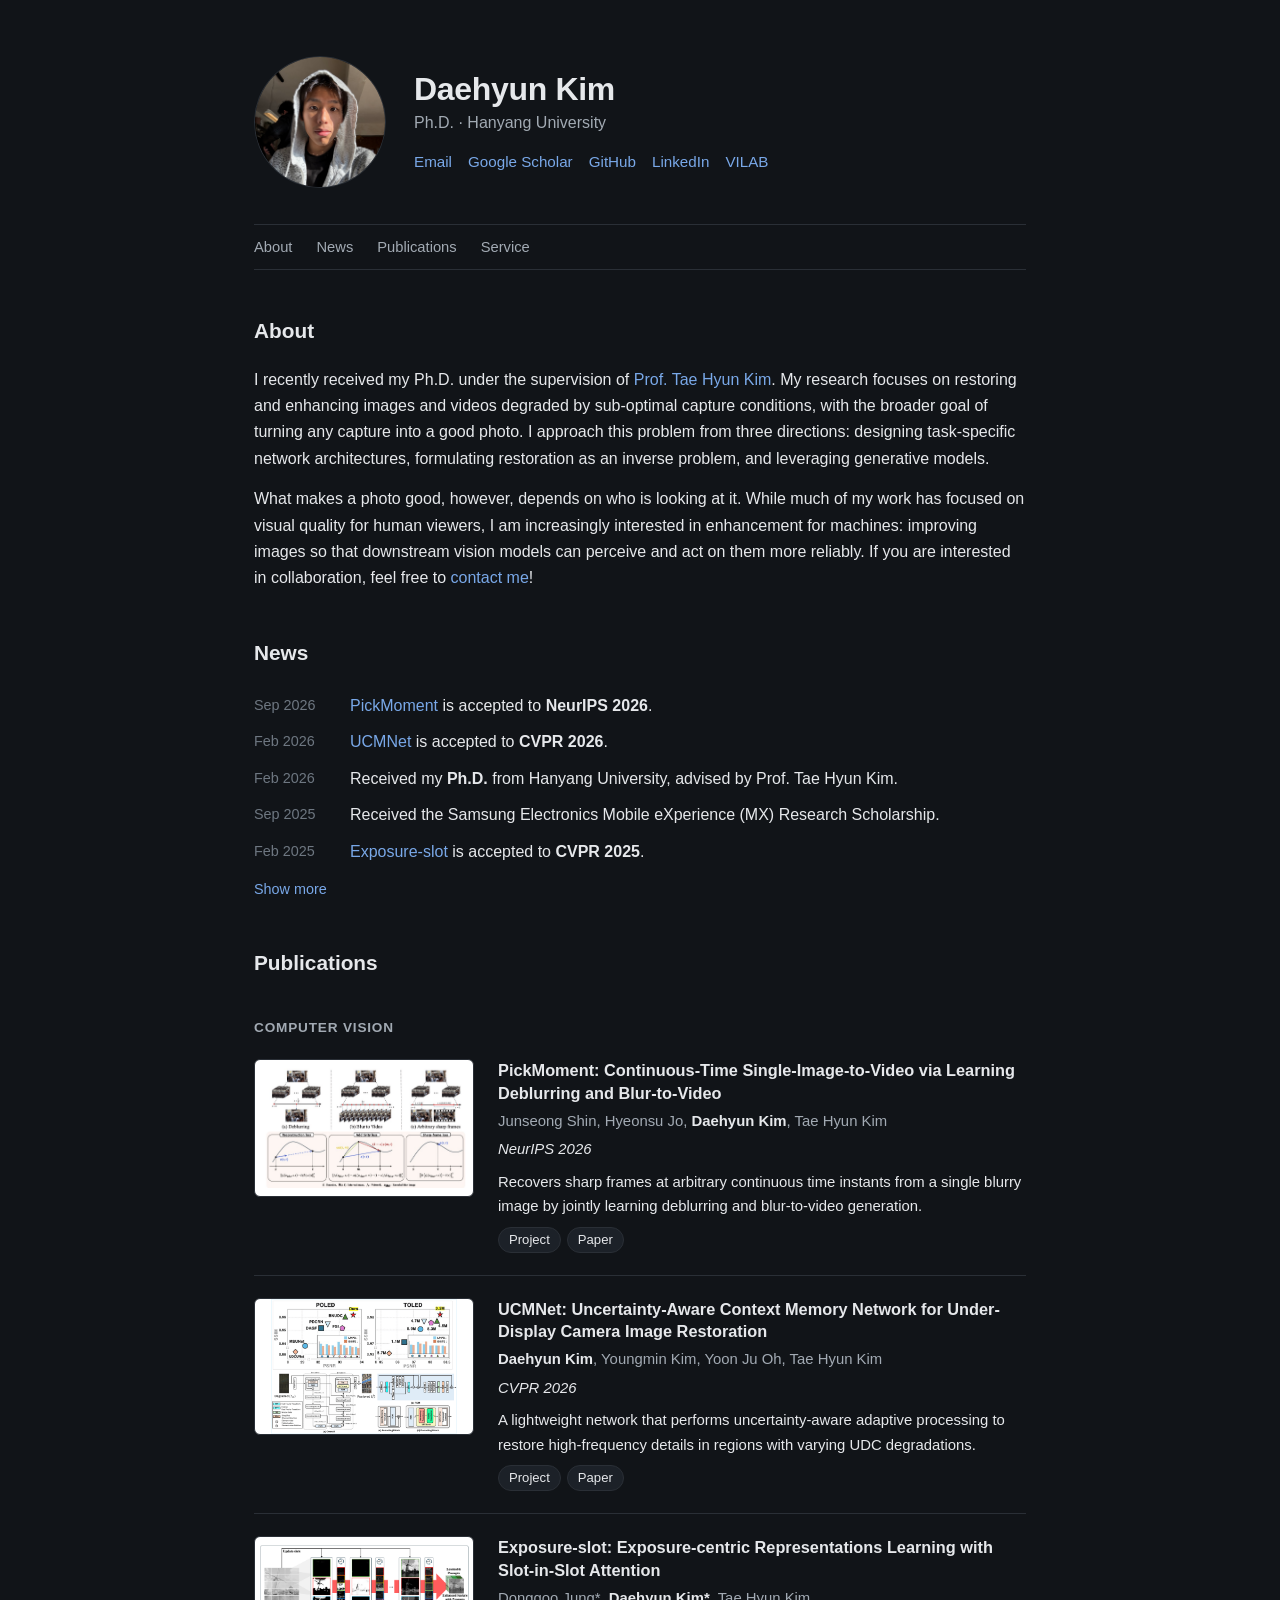
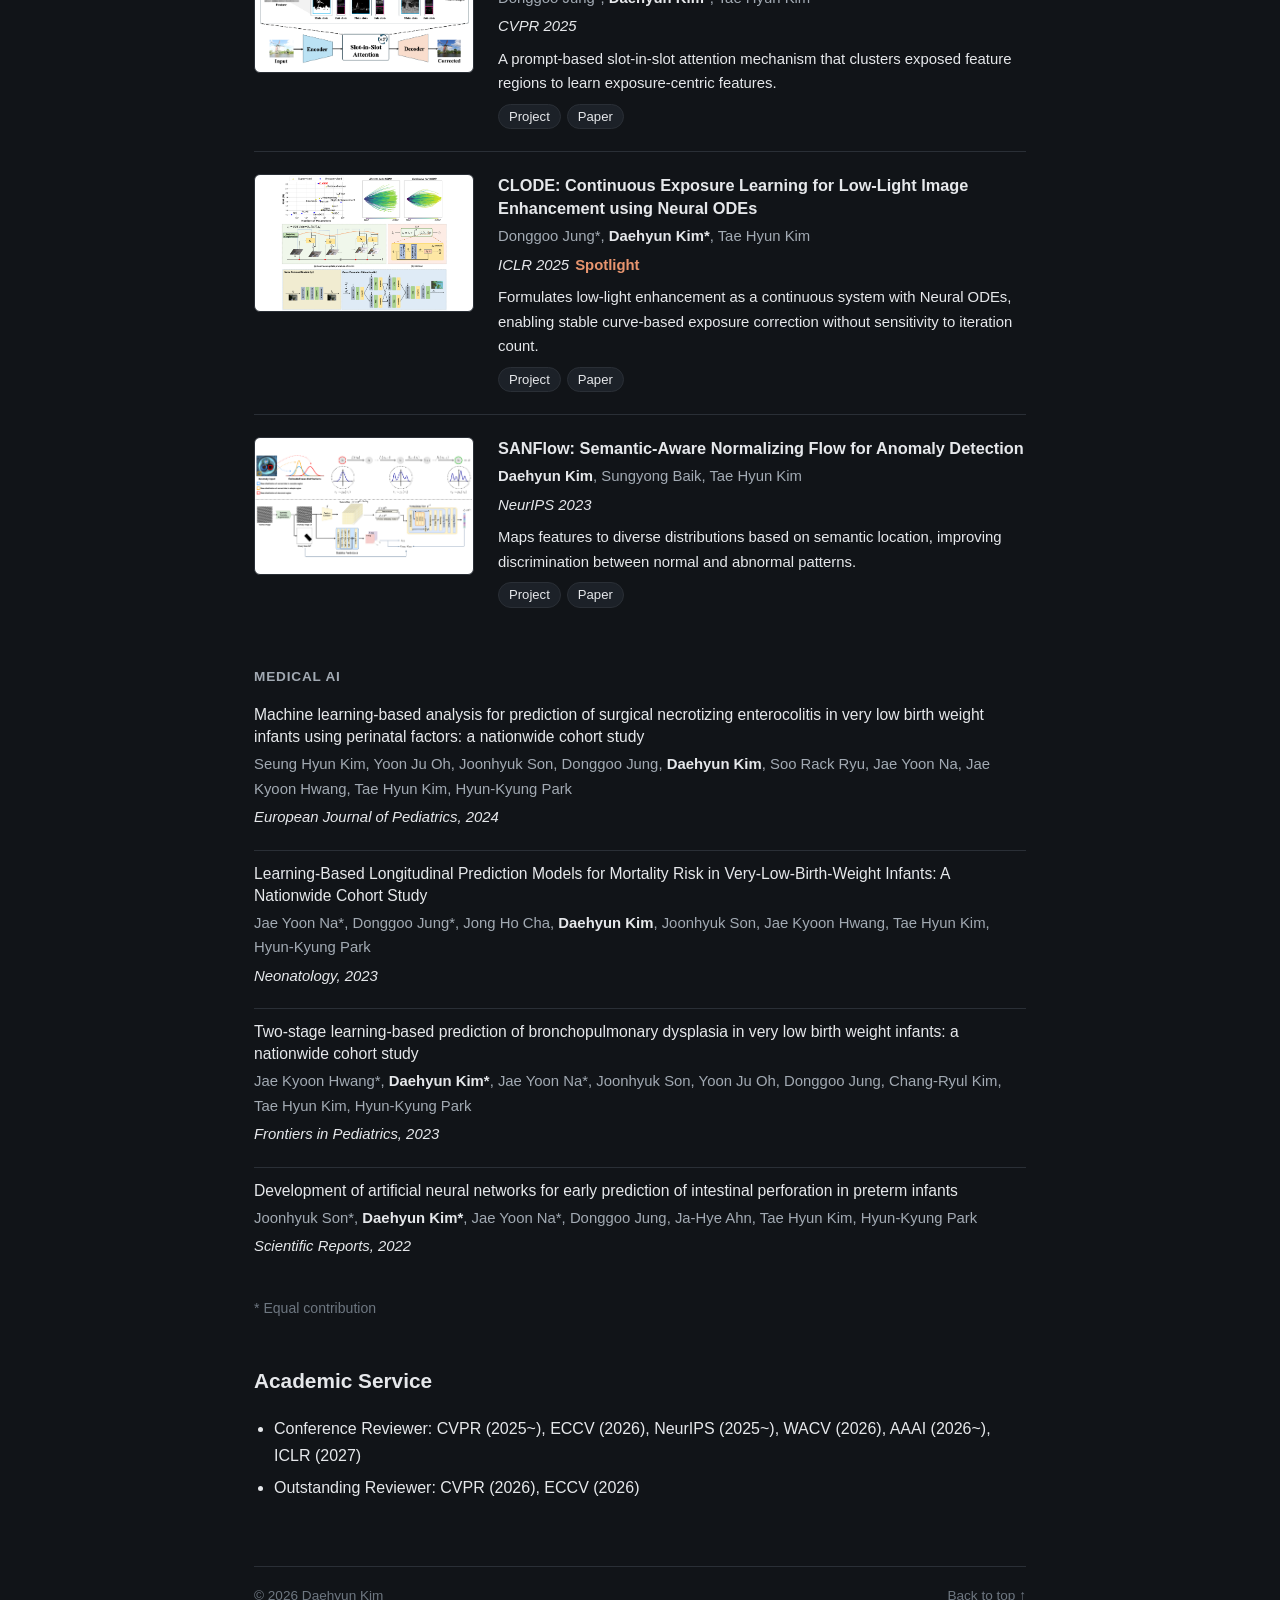
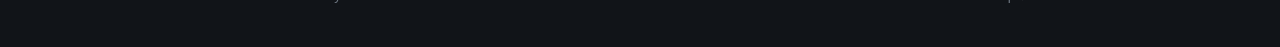
==== index.html @ b040918c "Update index.html" ====
<!DOCTYPE html>
<html lang="en">
<head>
  <meta charset="UTF-8" />
  <meta name="viewport" content="width=device-width, initial-scale=1" />
  <title>Daehyun Kim</title>
  <meta name="author" content="Daehyun Kim" />
  <meta name="description" content="Daehyun Kim — researcher in low-level computer vision: low-light enhancement, exposure correction, and under-display camera imaging." />
  <meta property="og:title" content="Daehyun Kim" />
  <meta property="og:description" content="Low-level computer vision: low-light enhancement, exposure correction, and under-display camera imaging." />
  <meta property="og:image" content="https://kdhrick2222.github.io/images/my_picture.jpeg" />
  <meta property="og:url" content="https://kdhrick2222.github.io/" />
  <meta property="og:type" content="profile" />
  <meta name="color-scheme" content="dark" />
  <meta name="theme-color" content="#111418" />
  <style>
    :root {
      --bg: #111418;
      --text: #e6e8eb;
      --muted: #a2aab3;
      --faint: #6e7781;
      --line: #2a2f36;
      --accent: #79a8e8;
      --tag-bg: #1c2128;
      --hl: #e8956f;
    }

    * { box-sizing: border-box; }
    html { scroll-behavior: smooth; }
    body {
      margin: 0;
      background: var(--bg);
      color: var(--text);
      font-family: -apple-system, BlinkMacSystemFont, "Segoe UI", "Helvetica Neue", Arial, sans-serif;
      font-size: 16px;
      line-height: 1.65;
      -webkit-font-smoothing: antialiased;
    }
    a { color: var(--accent); text-decoration: none; }
    a:hover { text-decoration: underline; text-underline-offset: 2px; }

    .wrap { max-width: 820px; margin: 0 auto; padding: 56px 24px 40px; }

    /* Header */
    header { display: flex; gap: 28px; align-items: center; }
    .avatar {
      width: 132px; height: 132px; flex-shrink: 0;
      border-radius: 50%;
      object-fit: cover; object-position: 50% 20%;
      border: 1px solid var(--line);
    }
    h1 { font-size: 2rem; font-weight: 600; letter-spacing: -0.01em; margin: 0 0 2px; line-height: 1.2; }
    .role { color: var(--muted); margin: 0 0 12px; }
    .links { display: flex; flex-wrap: wrap; gap: 4px 16px; font-size: 0.95rem; }

    nav {
      margin: 36px 0 0;
      padding: 10px 0;
      border-top: 1px solid var(--line);
      border-bottom: 1px solid var(--line);
      display: flex; gap: 24px; font-size: 0.92rem;
      position: sticky; top: 0; background: var(--bg); z-index: 5;
    }
    nav a { color: var(--muted); }
    nav a:hover { color: var(--text); text-decoration: none; }

    section { margin-top: 44px; scroll-margin-top: 56px; }
    h2 { font-size: 1.3rem; font-weight: 600; margin: 0 0 18px; }
    h3 { font-size: 0.85rem; font-weight: 600; text-transform: uppercase; letter-spacing: 0.06em; color: var(--muted); margin: 36px 0 16px; }
    p { margin: 0 0 14px; }

    /* Publications */
    .pub {
      display: grid;
      grid-template-columns: 220px 1fr;
      gap: 24px;
      padding: 22px 0;
      border-top: 1px solid var(--line);
    }
    .pub:first-of-type { border-top: none; padding-top: 4px; }
    .thumb {
      width: 100%; aspect-ratio: 16 / 10;
      object-fit: contain;
      background: #fff;
      border: 1px solid var(--line);
      border-radius: 6px;
    }
    .pub-title { font-weight: 600; font-size: 1.02rem; line-height: 1.4; color: var(--text); display: block; margin-bottom: 4px; }
    .pub-title:hover { color: var(--accent); text-decoration: none; }
    .authors { color: var(--muted); font-size: 0.93rem; margin-bottom: 4px; }
    .authors b { color: var(--text); font-weight: 600; }
    .venue { font-size: 0.93rem; margin-bottom: 8px; }
    .venue em { font-style: italic; }
    .award { color: var(--hl); font-weight: 600; margin-left: 6px; }
    .desc { font-size: 0.93rem; margin: 0 0 8px; }
    .tags { display: flex; flex-wrap: wrap; gap: 6px; }
    .tags a {
      font-size: 0.82rem; padding: 1px 10px;
      border: 1px solid var(--line); border-radius: 999px;
      background: var(--tag-bg); color: var(--text);
    }
    .tags a:hover { border-color: var(--accent); color: var(--accent); text-decoration: none; }

    .compact { list-style: none; padding: 0; margin: 0; }
    .compact li { padding: 12px 0; border-top: 1px solid var(--line); }
    .compact li:first-child { border-top: none; padding-top: 0; }
    .compact .pub-title { font-size: 0.98rem; font-weight: 500; }

    .note { color: var(--faint); font-size: 0.88rem; margin-top: 18px; }

    /* News */
    .news { list-style: none; padding: 0; margin: 0; }
    .news li { display: grid; grid-template-columns: 84px 1fr; gap: 12px; padding: 5px 0; }
    .news time { color: var(--faint); font-size: 0.9rem; font-variant-numeric: tabular-nums; padding-top: 1px; }
    .news li.hidden { display: none; }
    .news.expanded li.hidden { display: grid; }
    .more { margin-top: 8px; background: none; border: none; padding: 0; color: var(--accent); font: inherit; font-size: 0.9rem; cursor: pointer; }
    .more:hover { text-decoration: underline; text-underline-offset: 2px; }

    ul.plain { padding-left: 20px; margin: 0; }
    ul.plain li { margin-bottom: 6px; }

    footer { margin-top: 64px; padding-top: 18px; border-top: 1px solid var(--line); color: var(--faint); font-size: 0.85rem; display: flex; justify-content: space-between; }
    footer a { color: var(--faint); }

    @media (max-width: 640px) {
      .wrap { padding: 36px 16px 32px; }
      header { flex-direction: column; text-align: center; gap: 16px; }
      .links { justify-content: center; }
      nav { justify-content: center; gap: 18px; }
      .pub { grid-template-columns: 1fr; gap: 12px; }
      .thumb { max-width: 420px; }
    }
  </style>
</head>
<body id="top">
  <div class="wrap">
    <header>
      <img class="avatar" src="images/my_picture.jpeg" alt="Daehyun Kim" />
      <div>
        <h1>Daehyun Kim</h1>
        <p class="role">Ph.D. · Hanyang University</p>
        <div class="links">
          <a href="mailto:daehyun@hanyang.ac.kr">Email</a>
          <a href="https://scholar.google.com/citations?user=gctcrlcAAAAJ&hl=ko">Google Scholar</a>
          <a href="https://github.com/kdhRick2222">GitHub</a>
          <a href="https://www.linkedin.com/in/daehyun-kim-3a9383206/">LinkedIn</a>
          <a href="https://sites.google.com/view/lliger9/home?authuser=0">VILAB</a>
        </div>
      </div>
    </header>

    <nav>
      <a href="#about">About</a>
      <a href="#news">News</a>
      <a href="#publications">Publications</a>
      <a href="#service">Service</a>
    </nav>

    <section id="about">
      <h2>About</h2>
      <p>I recently received my Ph.D. under the supervision of <a href="https://sites.google.com/view/lliger9/home?authuser=0">Prof. Tae Hyun Kim</a>. My research focuses on restoring and enhancing images and videos degraded by sub-optimal capture conditions, with the broader goal of turning any capture into a good photo. I approach this problem from three directions: designing task-specific network architectures, formulating restoration as an inverse problem, and leveraging generative models.</p> 
      <p>What makes a photo good, however, depends on who is looking at it. While much of my work has focused on visual quality for human viewers, I am increasingly interested in enhancement for machines: improving images so that downstream vision models can perceive and act on them more reliably. If you are interested in collaboration, feel free to <a href="mailto:daehyun@hanyang.ac.kr">contact me</a>!</p>
    </section>

    <section id="news">
      <h2>News</h2>
      <!-- To add news: copy one <li> to the top. Items after the 5th are hidden behind "Show more" automatically. -->
      <ul class="news" id="news-list">
        <li><time>Sep 2026</time><span><a href="https://junsung6140.github.io/pickmoment_project_page/">PickMoment</a> is accepted to <b>NeurIPS 2026</b>.</span></li>
        <li><time>Feb 2026</time><span><a href="https://github.com/kdhRick2222/UCMNet">UCMNet</a> is accepted to <b>CVPR 2026</b>.</span></li>
        <li><time>Feb 2026</time><span>Received my <b>Ph.D.</b> from Hanyang University, advised by Prof. Tae Hyun Kim.</span></li>
        <li><time>Sep 2025</time><span>Received the Samsung Electronics Mobile eXperience (MX) Research Scholarship.</span></li>
        <li><time>Feb 2025</time><span><a href="https://github.com/kdhRick2222/Exposure-slot">Exposure-slot</a> is accepted to <b>CVPR 2025</b>.</span></li>
        <li><time>Jan 2025</time><span><a href="https://github.com/dgjung0220/CLODE">CLODE</a> is accepted to <b>ICLR 2025</b> as a <b>Spotlight</b>.</span></li>
        <li><time>Sep 2023</time><span><a href="https://github.com/kdhRick2222/SANFlow">SANFlow</a> is accepted to <b>NeurIPS 2023</b>.</span></li>
      </ul>
      <button class="more" id="news-more" type="button" hidden>Show more</button>
    </section>

    <section id="publications">
      <h2>Publications</h2>

      <h3>Computer Vision</h3>

      <div class="pub">
        <a href="https://junsung6140.github.io/pickmoment_project_page/"><img class="thumb" src="images/pickmoment.png" alt="PickMoment" loading="lazy" /></a>
        <div>
          <a class="pub-title" href="https://junsung6140.github.io/pickmoment_project_page/">PickMoment: Continuous-Time Single-Image-to-Video via Learning Deblurring and Blur-to-Video</a>
          <div class="authors">Junseong Shin, Hyeonsu Jo, <b>Daehyun Kim</b>, Tae Hyun Kim</div>
          <div class="venue"><em>NeurIPS 2026</em></div>
          <p class="desc">Recovers sharp frames at arbitrary continuous time instants from a single blurry image by jointly learning deblurring and blur-to-video generation.</p>
          <div class="tags">
            <a href="https://junsung6140.github.io/pickmoment_project_page/">Project</a>
            <a href="https://arxiv.org/abs/2610.01279">Paper</a>
          </div>
        </div>
      </div>

      <div class="pub">
        <a href="https://github.com/kdhRick2222/UCMNet"><img class="thumb" src="images/UDC.png" alt="UCMNet" loading="lazy" /></a>
        <div>
          <a class="pub-title" href="https://github.com/kdhRick2222/UCMNet">UCMNet: Uncertainty-Aware Context Memory Network for Under-Display Camera Image Restoration</a>
          <div class="authors"><b>Daehyun Kim</b>, Youngmin Kim, Yoon Ju Oh, Tae Hyun Kim</div>
          <div class="venue"><em>CVPR 2026</em></div>
          <p class="desc">A lightweight network that performs uncertainty-aware adaptive processing to restore high-frequency details in regions with varying UDC degradations.</p>
          <div class="tags">
            <a href="projects/UCMNet/">Project</a>
            <a href="https://arxiv.org/abs/2604.00381">Paper</a>
          </div>
        </div>
      </div>

      <div class="pub">
        <a href="https://openreview.net/forum?id=aqupbYLxad"><img class="thumb" src="images/exposure_slot.png" alt="Exposure-slot" loading="lazy" /></a>
        <div>
          <a class="pub-title" href="https://openreview.net/forum?id=aqupbYLxad">Exposure-slot: Exposure-centric Representations Learning with Slot-in-Slot Attention</a>
          <div class="authors">Donggoo Jung*, <b>Daehyun Kim*</b>, Tae Hyun Kim</div>
          <div class="venue"><em>CVPR 2025</em></div>
          <p class="desc">A prompt-based slot-in-slot attention mechanism that clusters exposed feature regions to learn exposure-centric features.</p>
          <div class="tags">
            <a href="https://github.com/kdhRick2222/Exposure-slot">Project</a>
            <a href="https://openreview.net/forum?id=aqupbYLxad">Paper</a>
          </div>
        </div>
      </div>

      <div class="pub">
        <a href="https://openreview.net/pdf?id=5p57uCUH8k"><img class="thumb" src="images/clode_2025_.png" alt="CLODE" loading="lazy" /></a>
        <div>
          <a class="pub-title" href="https://openreview.net/pdf?id=5p57uCUH8k">CLODE: Continuous Exposure Learning for Low-Light Image Enhancement using Neural ODEs</a>
          <div class="authors">Donggoo Jung*, <b>Daehyun Kim*</b>, Tae Hyun Kim</div>
          <div class="venue"><em>ICLR 2025</em><span class="award">Spotlight</span></div>
          <p class="desc">Formulates low-light enhancement as a continuous system with Neural ODEs, enabling stable curve-based exposure correction without sensitivity to iteration count.</p>
          <div class="tags">
            <a href="https://github.com/dgjung0220/CLODE">Project</a>
            <a href="https://openreview.net/pdf?id=5p57uCUH8k">Paper</a>
          </div>
        </div>
      </div>

      <div class="pub">
        <a href="https://proceedings.neurips.cc/paper_files/paper/2023/hash/ee74a6ade401e200985e2421b20bbae4-Abstract-Conference.html"><img class="thumb" src="images/sanflow_2023.png" alt="SANFlow" loading="lazy" /></a>
        <div>
          <a class="pub-title" href="https://proceedings.neurips.cc/paper_files/paper/2023/hash/ee74a6ade401e200985e2421b20bbae4-Abstract-Conference.html">SANFlow: Semantic-Aware Normalizing Flow for Anomaly Detection</a>
          <div class="authors"><b>Daehyun Kim</b>, Sungyong Baik, Tae Hyun Kim</div>
          <div class="venue"><em>NeurIPS 2023</em></div>
          <p class="desc">Maps features to diverse distributions based on semantic location, improving discrimination between normal and abnormal patterns.</p>
          <div class="tags">
            <a href="https://github.com/kdhRick2222/SANFlow">Project</a>
            <a href="https://proceedings.neurips.cc/paper_files/paper/2023/hash/ee74a6ade401e200985e2421b20bbae4-Abstract-Conference.html">Paper</a>
          </div>
        </div>
      </div>

      <h3>Medical AI</h3>
      <ul class="compact">
        <li>
          <a class="pub-title" href="https://link.springer.com/article/10.1007/s00431-024-05505-7">Machine learning-based analysis for prediction of surgical necrotizing enterocolitis in very low birth weight infants using perinatal factors: a nationwide cohort study</a>
          <div class="authors">Seung Hyun Kim, Yoon Ju Oh, Joonhyuk Son, Donggoo Jung, <b>Daehyun Kim</b>, Soo Rack Ryu, Jae Yoon Na, Jae Kyoon Hwang, Tae Hyun Kim, Hyun-Kyung Park</div>
          <div class="venue"><em>European Journal of Pediatrics, 2024</em></div>
        </li>
        <li>
          <a class="pub-title" href="https://karger.com/neo/article/120/5/652/854411">Learning-Based Longitudinal Prediction Models for Mortality Risk in Very-Low-Birth-Weight Infants: A Nationwide Cohort Study</a>
          <div class="authors">Jae Yoon Na*, Donggoo Jung*, Jong Ho Cha, <b>Daehyun Kim</b>, Joonhyuk Son, Jae Kyoon Hwang, Tae Hyun Kim, Hyun-Kyung Park</div>
          <div class="venue"><em>Neonatology, 2023</em></div>
        </li>
        <li>
          <a class="pub-title" href="https://www.frontiersin.org/articles/10.3389/fped.2023.1155921/full">Two-stage learning-based prediction of bronchopulmonary dysplasia in very low birth weight infants: a nationwide cohort study</a>
          <div class="authors">Jae Kyoon Hwang*, <b>Daehyun Kim*</b>, Jae Yoon Na*, Joonhyuk Son, Yoon Ju Oh, Donggoo Jung, Chang-Ryul Kim, Tae Hyun Kim, Hyun-Kyung Park</div>
          <div class="venue"><em>Frontiers in Pediatrics, 2023</em></div>
        </li>
        <li>
          <a class="pub-title" href="https://www.nature.com/articles/s41598-022-16273-5">Development of artificial neural networks for early prediction of intestinal perforation in preterm infants</a>
          <div class="authors">Joonhyuk Son*, <b>Daehyun Kim*</b>, Jae Yoon Na*, Donggoo Jung, Ja-Hye Ahn, Tae Hyun Kim, Hyun-Kyung Park</div>
          <div class="venue"><em>Scientific Reports, 2022</em></div>
        </li>
      </ul>

      <p class="note">* Equal contribution</p>
    </section>

    <section id="service">
      <h2>Academic Service</h2>
      <ul class="plain">
        <li>Conference Reviewer: CVPR (2025~), ECCV (2026), NeurIPS (2025~), WACV (2026), AAAI (2026~), ICLR (2027)</li>
        <li>Outstanding Reviewer: CVPR (2026), ECCV (2026)</li>
      </ul>
    </section>

    <footer>
      <span>© 2026 Daehyun Kim</span>
      <a href="#top">Back to top ↑</a>
    </footer>
  </div>
  <script>
    (function () {
      var list = document.getElementById('news-list');
      var btn = document.getElementById('news-more');
      var items = list.querySelectorAll('li');
      var SHOW = 5;
      if (items.length <= SHOW) return;
      for (var i = SHOW; i < items.length; i++) items[i].classList.add('hidden');
      btn.hidden = false;
      btn.addEventListener('click', function () {
        var open = list.classList.toggle('expanded');
        btn.textContent = open ? 'Show less' : 'Show more';
      });
    })();
  </script>
</body>
</html>
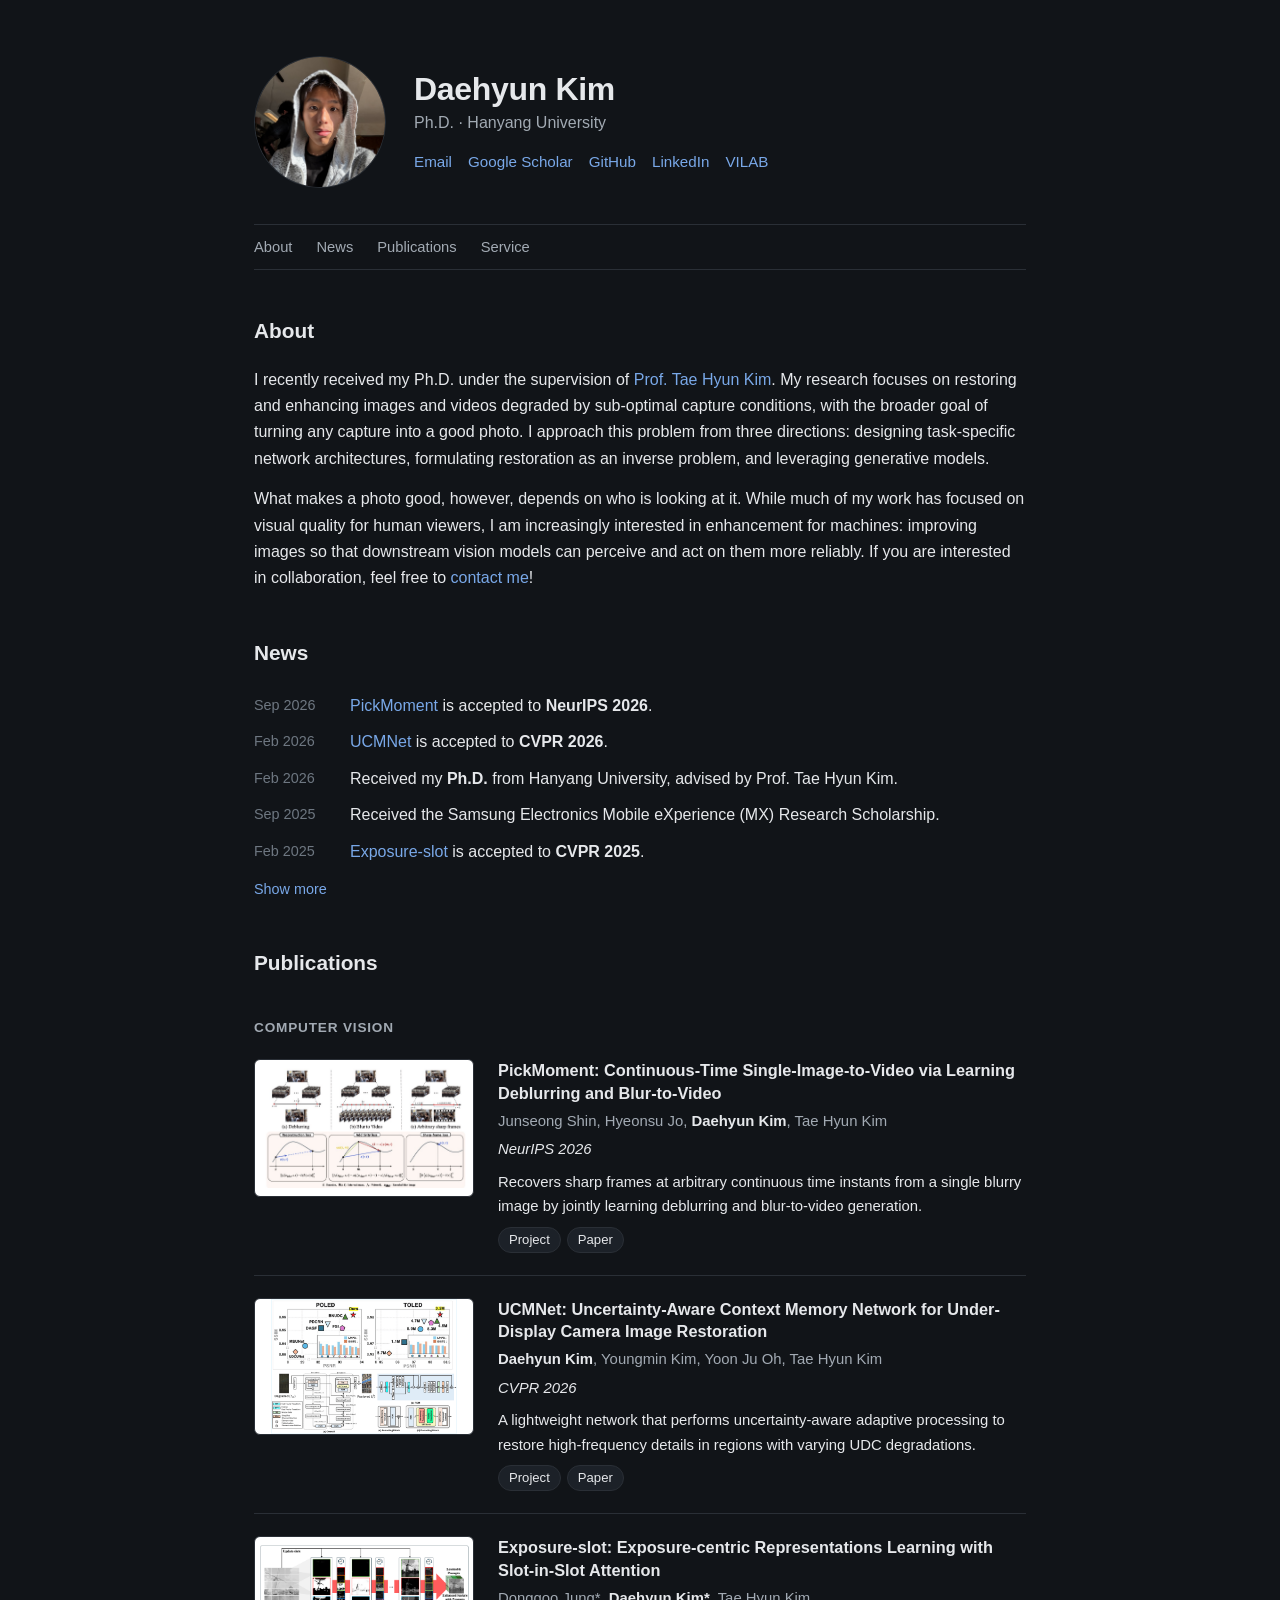
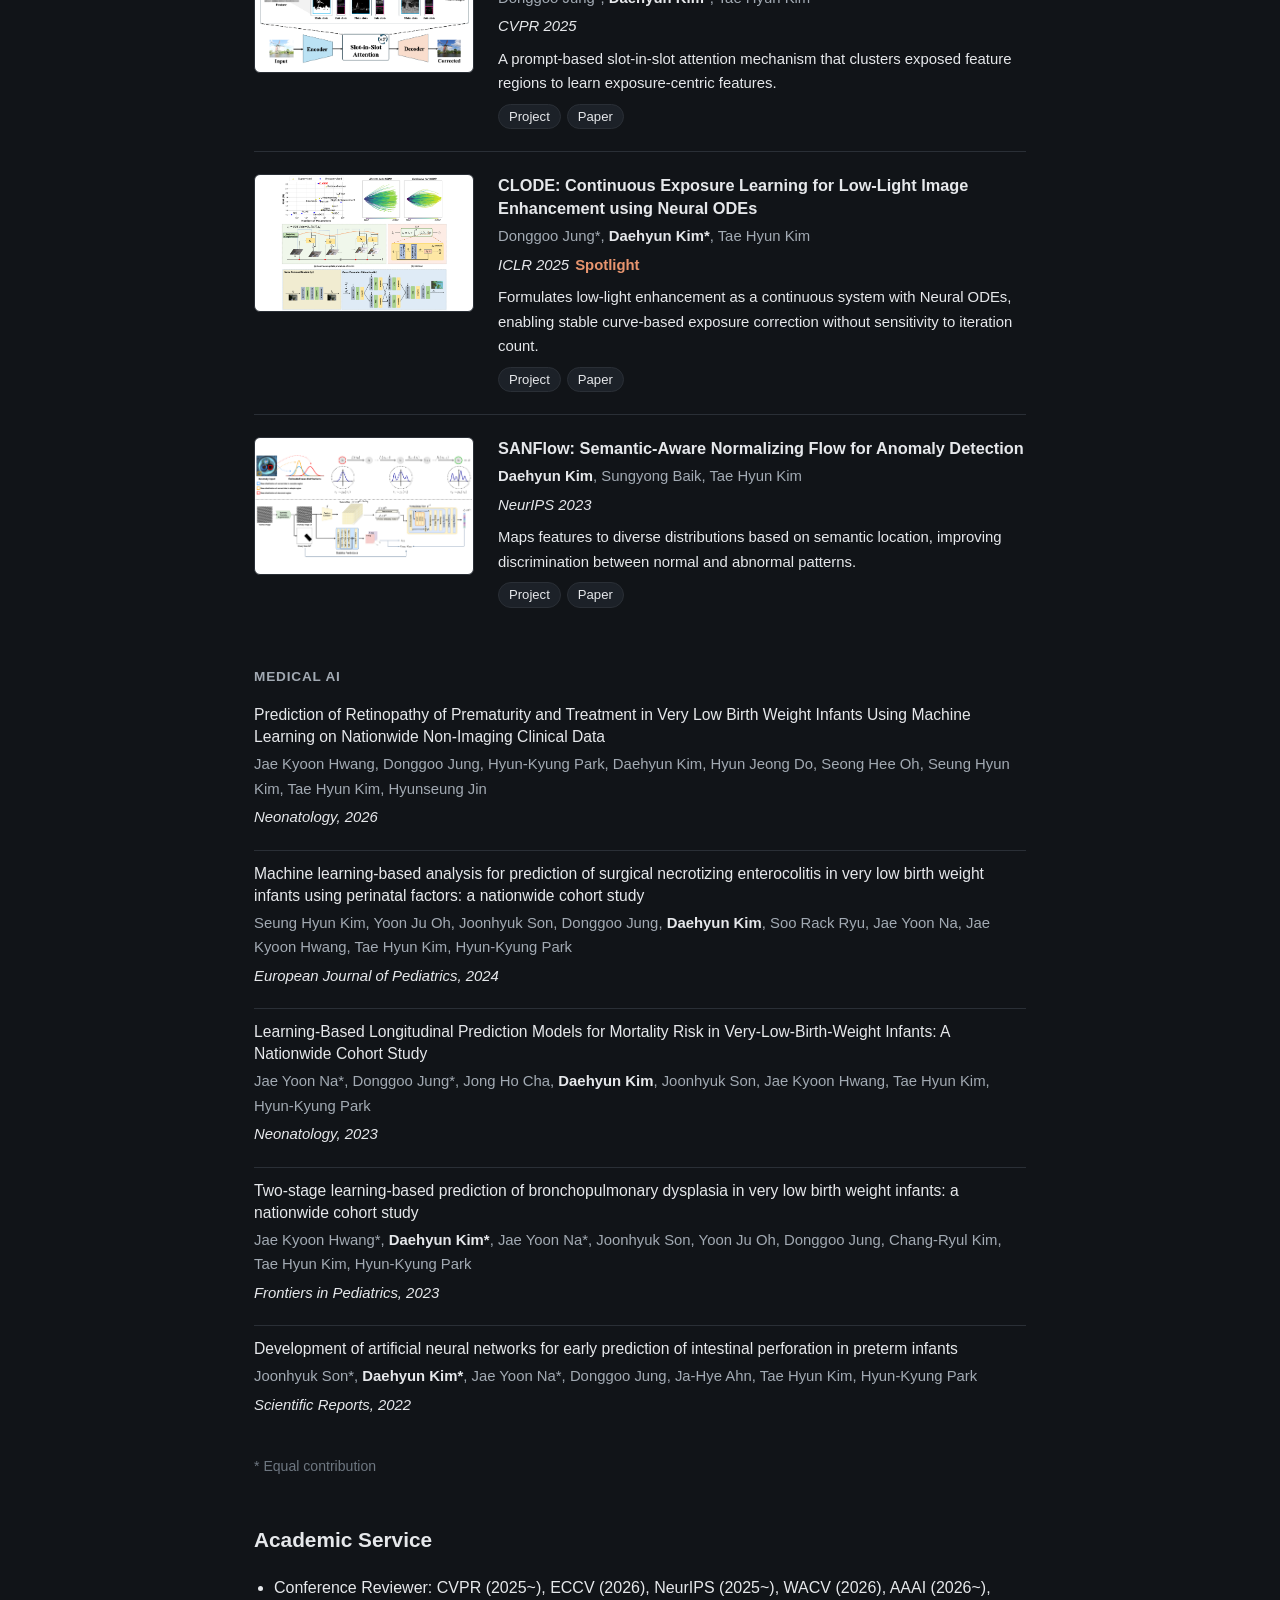
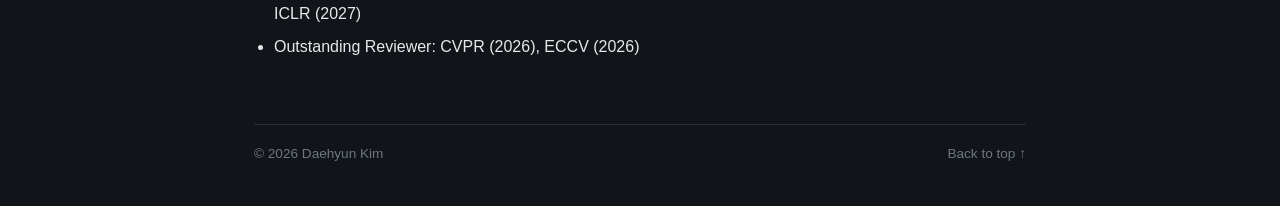
==== commit e3a73fdd: "Update index.html" ====
--- a/index.html
+++ b/index.html
@@ -173,6 +173,7 @@
         <li><time>Sep 2025</time><span>Received the Samsung Electronics Mobile eXperience (MX) Research Scholarship.</span></li>
         <li><time>Feb 2025</time><span><a href="https://github.com/kdhRick2222/Exposure-slot">Exposure-slot</a> is accepted to <b>CVPR 2025</b>.</span></li>
         <li><time>Jan 2025</time><span><a href="https://github.com/dgjung0220/CLODE">CLODE</a> is accepted to <b>ICLR 2025</b> as a <b>Spotlight</b>.</span></li>
+        <li><time>Sep 2024</time><span>Started visiting research student at Toronto Metropolitan University (TMU), hosted by <a href="https://scholar.google.com/citations?hl=ko&user=I_5aoAwAAAAJ">Prof. Guanghui Wang</a>.</span></li>
         <li><time>Sep 2023</time><span><a href="https://github.com/kdhRick2222/SANFlow">SANFlow</a> is accepted to <b>NeurIPS 2023</b>.</span></li>
       </ul>
       <button class="more" id="news-more" type="button" hidden>Show more</button>
@@ -255,6 +256,11 @@
 
       <h3>Medical AI</h3>
       <ul class="compact">
+        <li>
+          <a class="pub-title" href="https://pubmed.ncbi.nlm.nih.gov/41553943/">Prediction of Retinopathy of Prematurity and Treatment in Very Low Birth Weight Infants Using Machine Learning on Nationwide Non-Imaging Clinical Data</a>
+          <div class="authors">Jae Kyoon Hwang, Donggoo Jung, Hyun-Kyung Park, Daehyun Kim, Hyun Jeong Do, Seong Hee Oh, Seung Hyun Kim, Tae Hyun Kim, Hyunseung Jin</div>
+          <div class="venue"><em>Neonatology, 2026</em></div>
+        </li>
         <li>
           <a class="pub-title" href="https://link.springer.com/article/10.1007/s00431-024-05505-7">Machine learning-based analysis for prediction of surgical necrotizing enterocolitis in very low birth weight infants using perinatal factors: a nationwide cohort study</a>
           <div class="authors">Seung Hyun Kim, Yoon Ju Oh, Joonhyuk Son, Donggoo Jung, <b>Daehyun Kim</b>, Soo Rack Ryu, Jae Yoon Na, Jae Kyoon Hwang, Tae Hyun Kim, Hyun-Kyung Park</div>
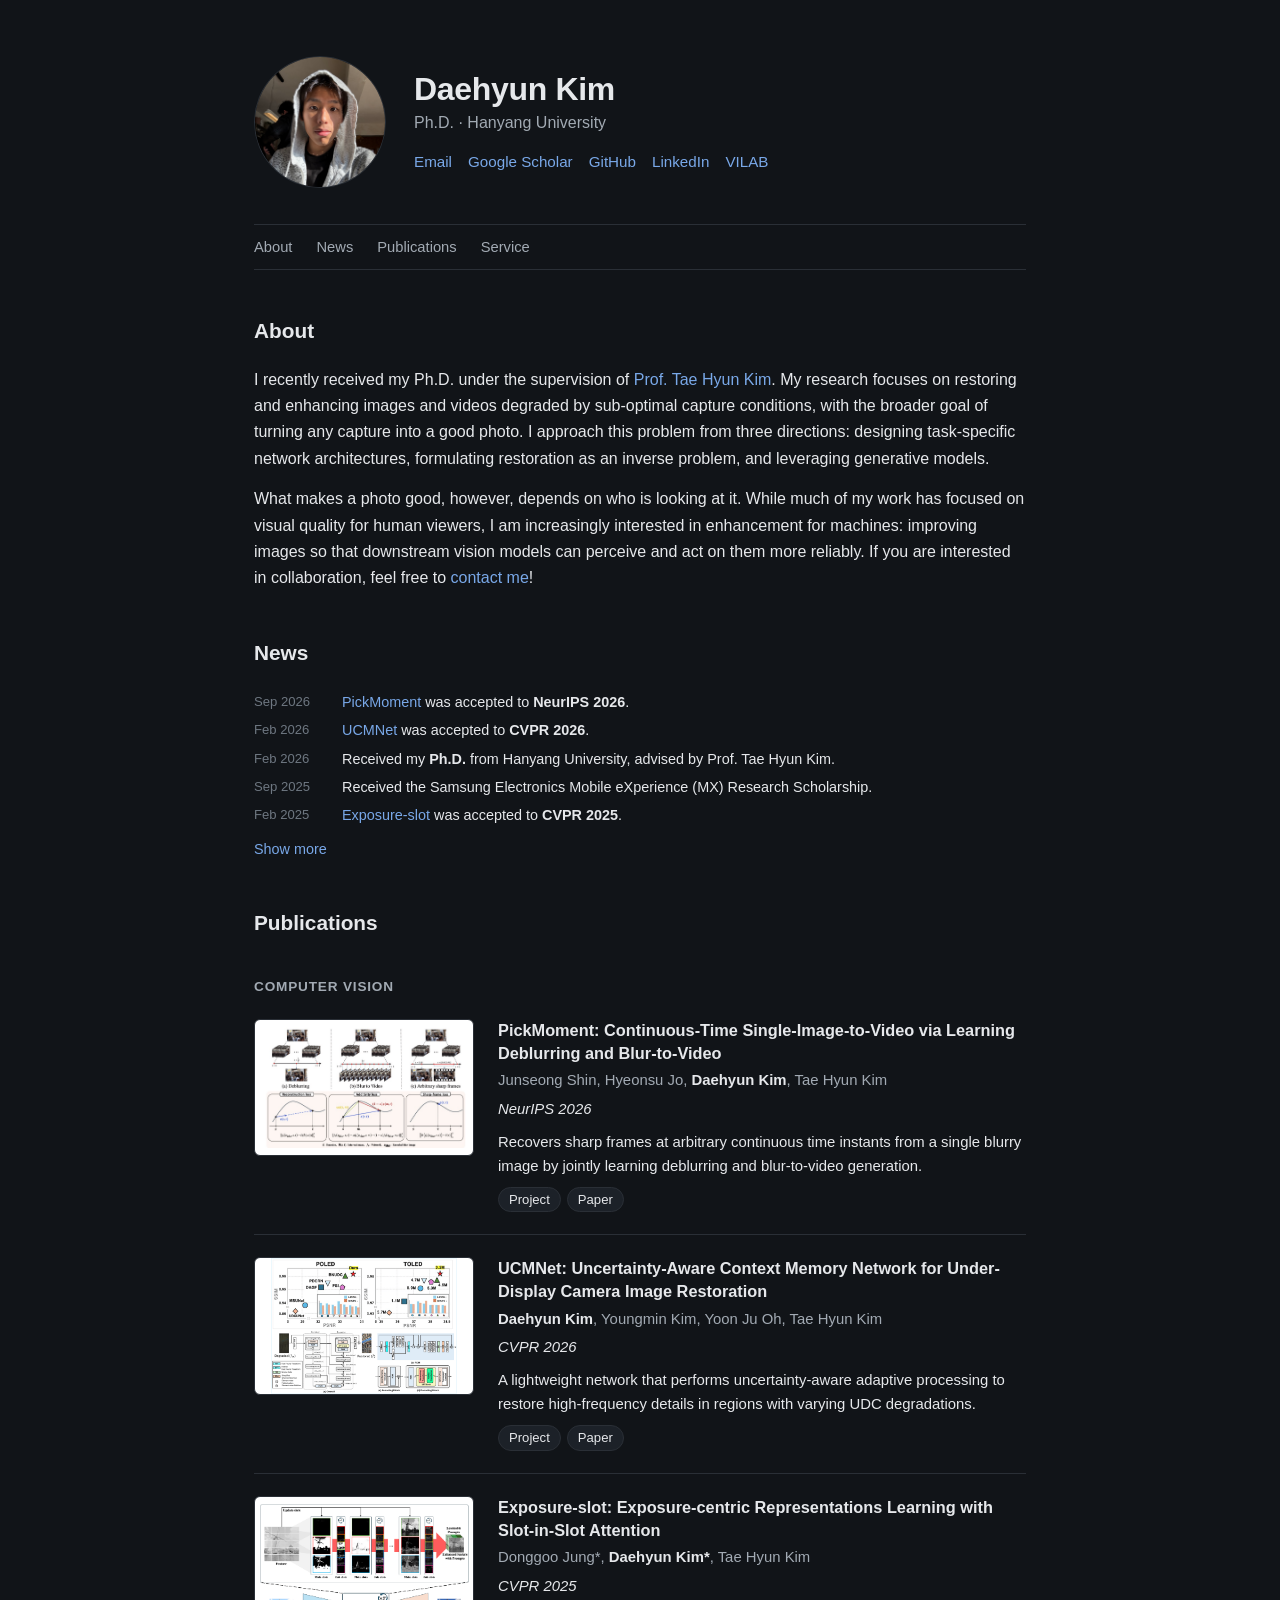
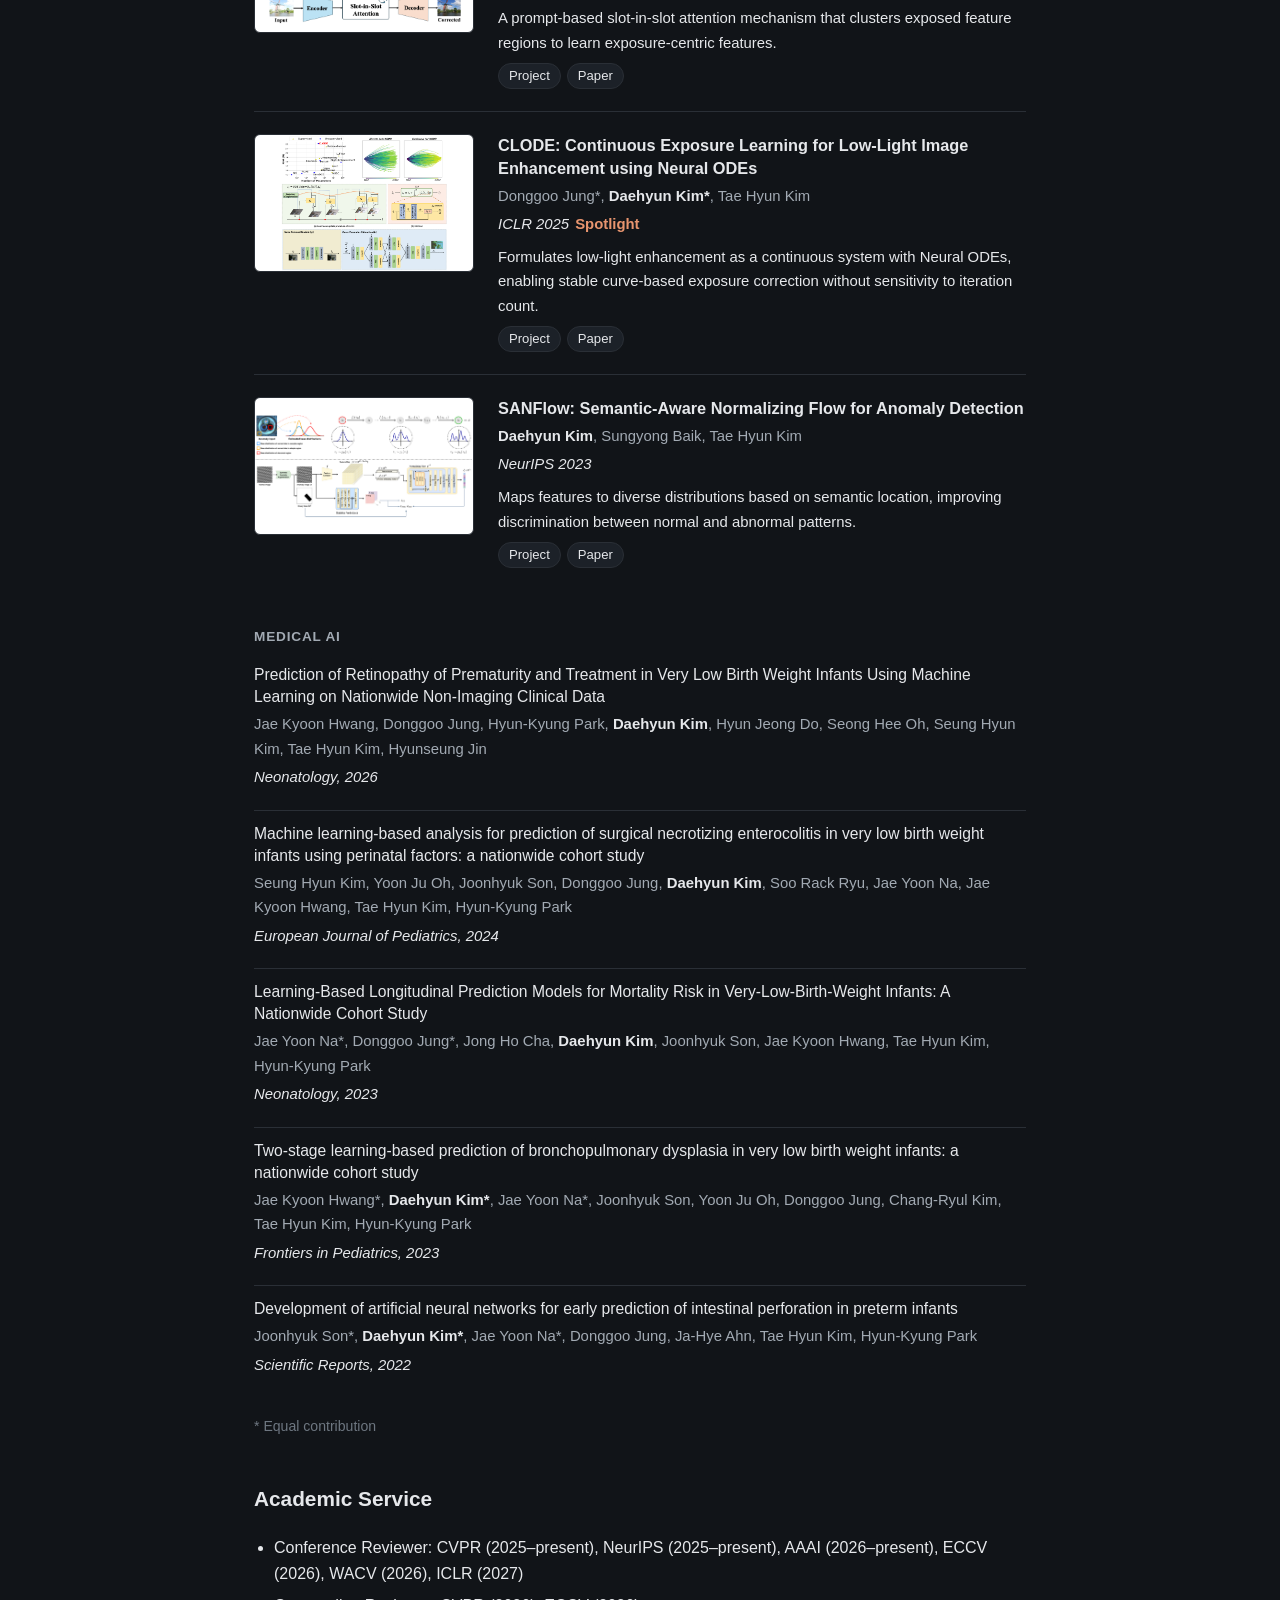
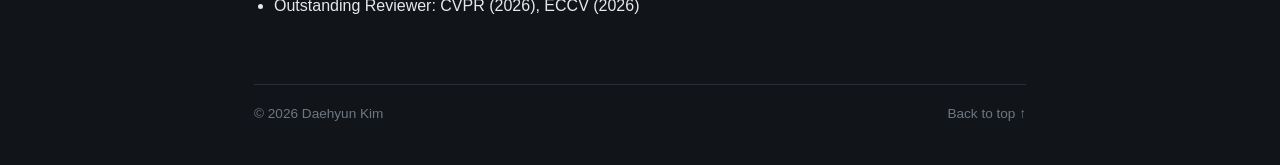
==== commit f1d5249d: "Update index.html" ====
--- a/index.html
+++ b/index.html
@@ -110,8 +110,8 @@
 
     /* News */
     .news { list-style: none; padding: 0; margin: 0; }
-    .news li { display: grid; grid-template-columns: 84px 1fr; gap: 12px; padding: 5px 0; }
-    .news time { color: var(--faint); font-size: 0.9rem; font-variant-numeric: tabular-nums; padding-top: 1px; }
+    .news li { display: grid; grid-template-columns: 76px 1fr; gap: 12px; padding: 3px 0; font-size: 0.9rem; line-height: 1.55; }
+    .news time { color: var(--faint); font-size: 0.82rem; font-variant-numeric: tabular-nums; padding-top: 1px; }
     .news li.hidden { display: none; }
     .news.expanded li.hidden { display: grid; }
     .more { margin-top: 8px; background: none; border: none; padding: 0; color: var(--accent); font: inherit; font-size: 0.9rem; cursor: pointer; }
@@ -167,14 +167,14 @@
       <h2>News</h2>
       <!-- To add news: copy one <li> to the top. Items after the 5th are hidden behind "Show more" automatically. -->
       <ul class="news" id="news-list">
-        <li><time>Sep 2026</time><span><a href="https://junsung6140.github.io/pickmoment_project_page/">PickMoment</a> is accepted to <b>NeurIPS 2026</b>.</span></li>
-        <li><time>Feb 2026</time><span><a href="https://github.com/kdhRick2222/UCMNet">UCMNet</a> is accepted to <b>CVPR 2026</b>.</span></li>
+        <li><time>Sep 2026</time><span><a href="https://junsung6140.github.io/pickmoment_project_page/">PickMoment</a> was accepted to <b>NeurIPS 2026</b>.</span></li>
+        <li><time>Feb 2026</time><span><a href="https://github.com/kdhRick2222/UCMNet">UCMNet</a> was accepted to <b>CVPR 2026</b>.</span></li>
         <li><time>Feb 2026</time><span>Received my <b>Ph.D.</b> from Hanyang University, advised by Prof. Tae Hyun Kim.</span></li>
         <li><time>Sep 2025</time><span>Received the Samsung Electronics Mobile eXperience (MX) Research Scholarship.</span></li>
-        <li><time>Feb 2025</time><span><a href="https://github.com/kdhRick2222/Exposure-slot">Exposure-slot</a> is accepted to <b>CVPR 2025</b>.</span></li>
-        <li><time>Jan 2025</time><span><a href="https://github.com/dgjung0220/CLODE">CLODE</a> is accepted to <b>ICLR 2025</b> as a <b>Spotlight</b>.</span></li>
-        <li><time>Sep 2024</time><span>Started visiting research student at Toronto Metropolitan University (TMU), hosted by <a href="https://scholar.google.com/citations?hl=ko&user=I_5aoAwAAAAJ">Prof. Guanghui Wang</a>.</span></li>
-        <li><time>Sep 2023</time><span><a href="https://github.com/kdhRick2222/SANFlow">SANFlow</a> is accepted to <b>NeurIPS 2023</b>.</span></li>
+        <li><time>Feb 2025</time><span><a href="https://github.com/kdhRick2222/Exposure-slot">Exposure-slot</a> was accepted to <b>CVPR 2025</b>.</span></li>
+        <li><time>Jan 2025</time><span><a href="https://github.com/dgjung0220/CLODE">CLODE</a> was accepted to <b>ICLR 2025</b> as a <b>Spotlight</b>.</span></li>
+        <li><time>Sep 2024</time><span>Started as a visiting research student at Toronto Metropolitan University (TMU), hosted by <a href="https://scholar.google.com/citations?hl=ko&user=I_5aoAwAAAAJ">Prof. Guanghui Wang</a>.</span></li>
+        <li><time>Sep 2023</time><span><a href="https://github.com/kdhRick2222/SANFlow">SANFlow</a> was accepted to <b>NeurIPS 2023</b>.</span></li>
       </ul>
       <button class="more" id="news-more" type="button" hidden>Show more</button>
     </section>
@@ -258,7 +258,7 @@
       <ul class="compact">
         <li>
           <a class="pub-title" href="https://pubmed.ncbi.nlm.nih.gov/41553943/">Prediction of Retinopathy of Prematurity and Treatment in Very Low Birth Weight Infants Using Machine Learning on Nationwide Non-Imaging Clinical Data</a>
-          <div class="authors">Jae Kyoon Hwang, Donggoo Jung, Hyun-Kyung Park, Daehyun Kim, Hyun Jeong Do, Seong Hee Oh, Seung Hyun Kim, Tae Hyun Kim, Hyunseung Jin</div>
+          <div class="authors">Jae Kyoon Hwang, Donggoo Jung, Hyun-Kyung Park, <b>Daehyun Kim</b>, Hyun Jeong Do, Seong Hee Oh, Seung Hyun Kim, Tae Hyun Kim, Hyunseung Jin</div>
           <div class="venue"><em>Neonatology, 2026</em></div>
         </li>
         <li>
@@ -289,7 +289,7 @@
     <section id="service">
       <h2>Academic Service</h2>
       <ul class="plain">
-        <li>Conference Reviewer: CVPR (2025~), ECCV (2026), NeurIPS (2025~), WACV (2026), AAAI (2026~), ICLR (2027)</li>
+        <li>Conference Reviewer: CVPR (2025–present), NeurIPS (2025–present), AAAI (2026–present), ECCV (2026), WACV (2026), ICLR (2027)</li>
         <li>Outstanding Reviewer: CVPR (2026), ECCV (2026)</li>
       </ul>
     </section>
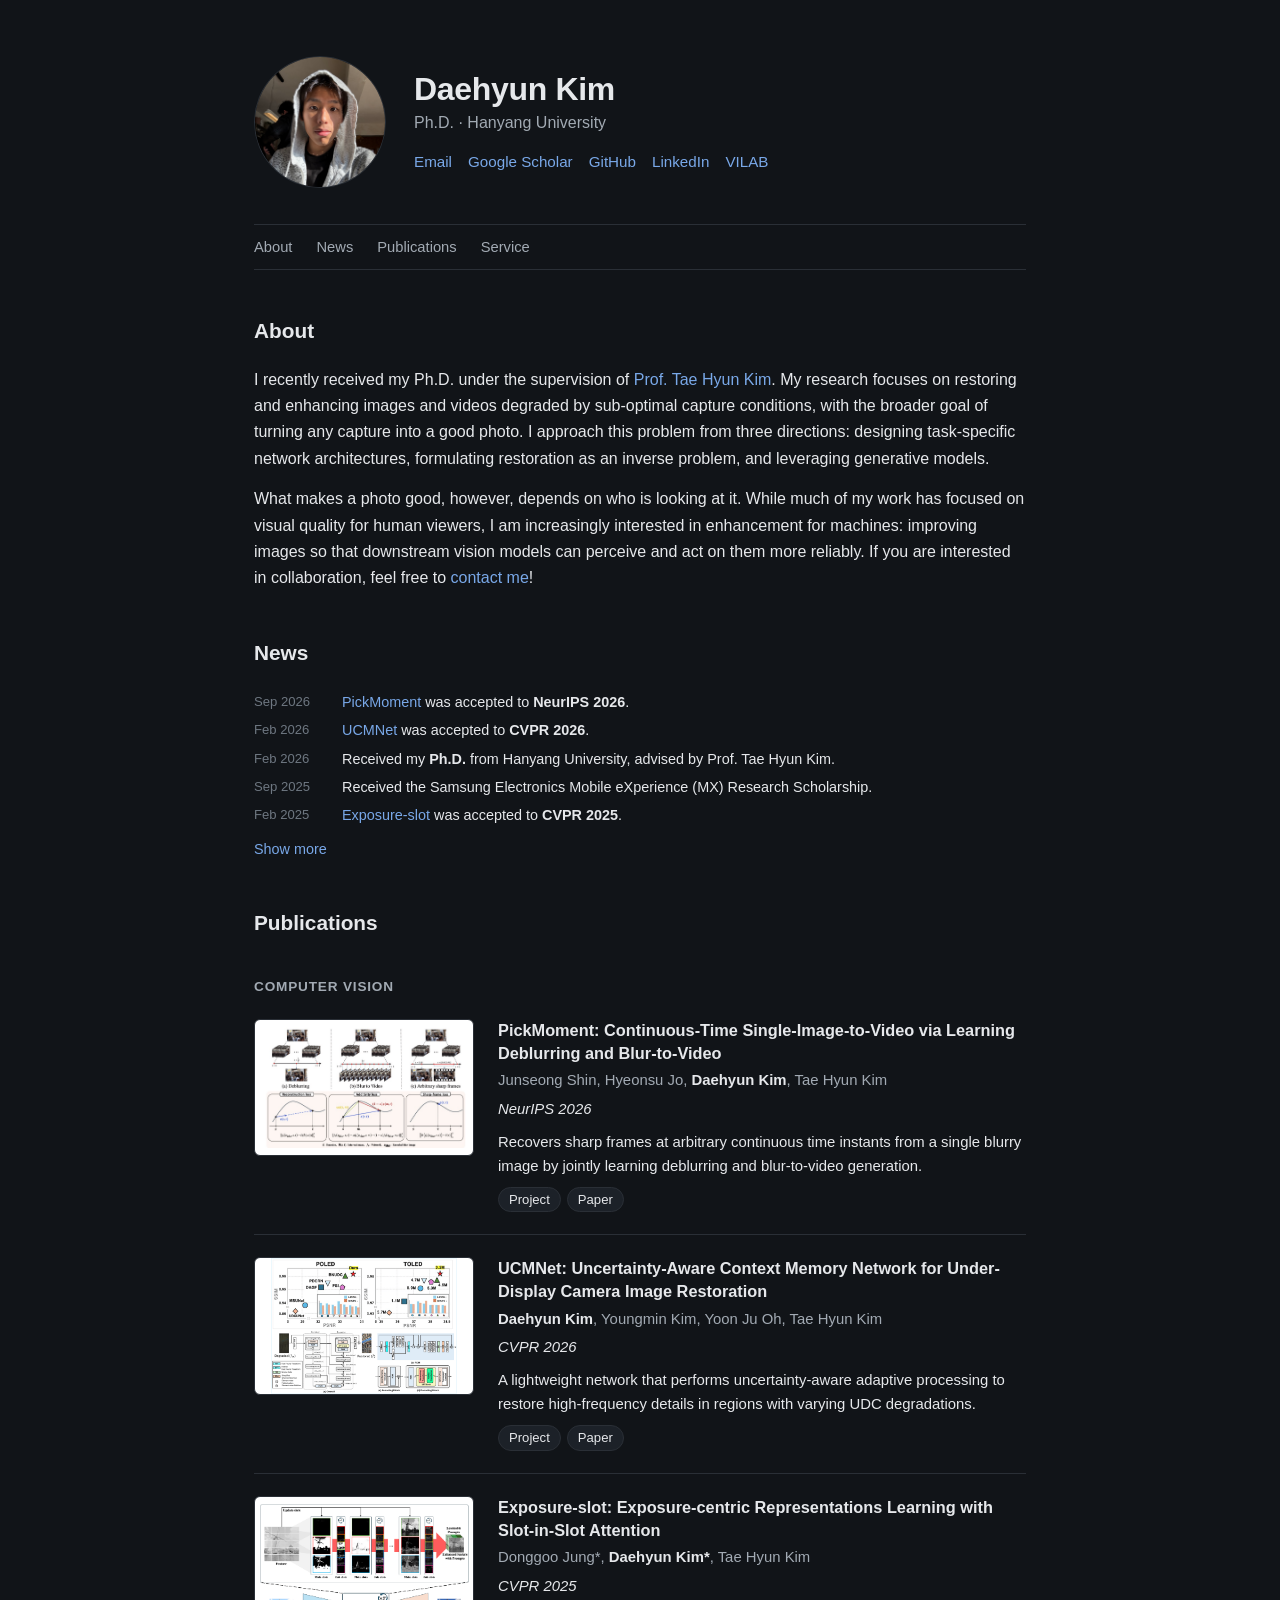
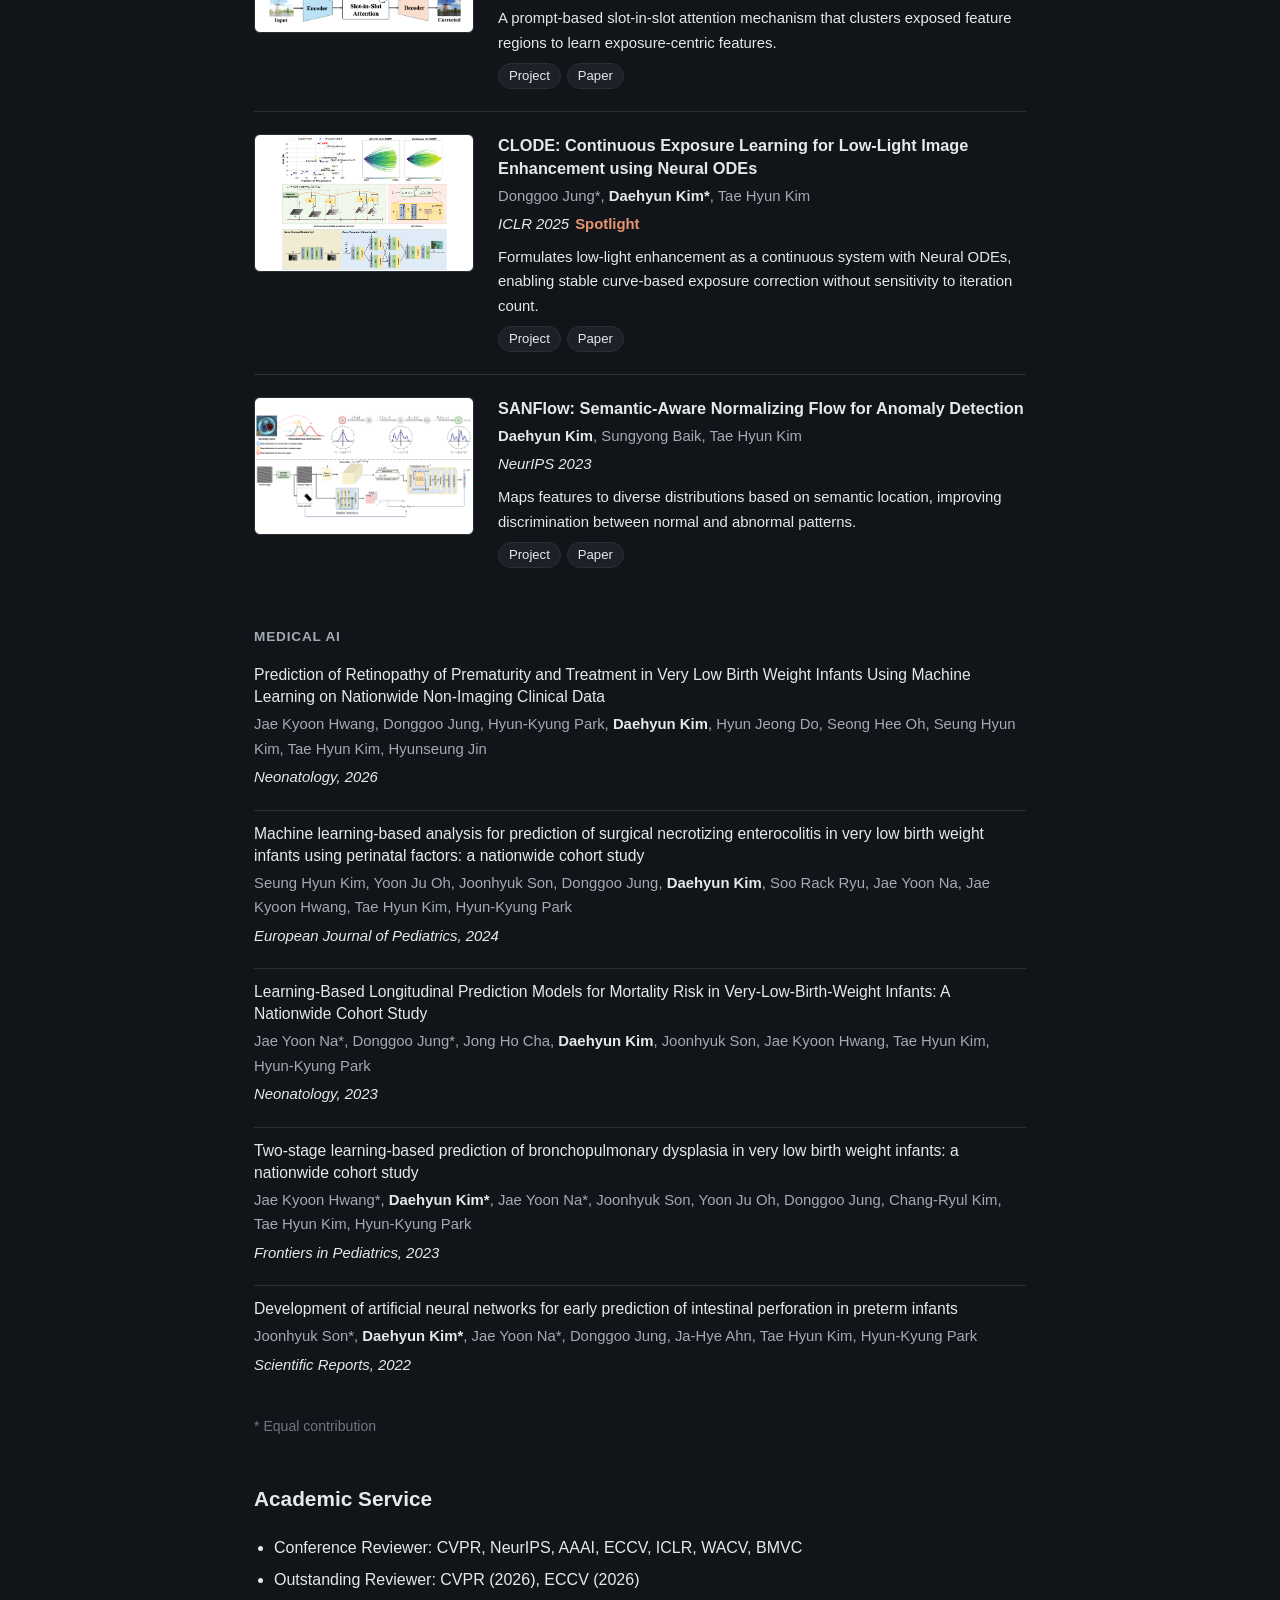
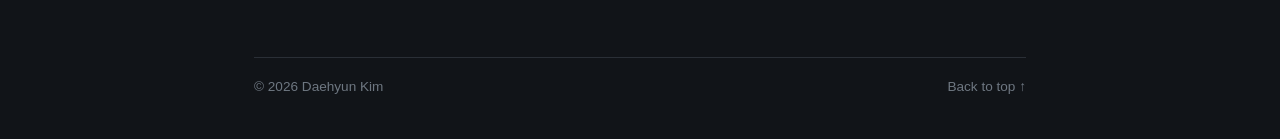
==== commit f0be9f8d: "Update index.html" ====
--- a/index.html
+++ b/index.html
@@ -173,7 +173,7 @@
         <li><time>Sep 2025</time><span>Received the Samsung Electronics Mobile eXperience (MX) Research Scholarship.</span></li>
         <li><time>Feb 2025</time><span><a href="https://github.com/kdhRick2222/Exposure-slot">Exposure-slot</a> was accepted to <b>CVPR 2025</b>.</span></li>
         <li><time>Jan 2025</time><span><a href="https://github.com/dgjung0220/CLODE">CLODE</a> was accepted to <b>ICLR 2025</b> as a <b>Spotlight</b>.</span></li>
-        <li><time>Sep 2024</time><span>Started as a visiting research student at Toronto Metropolitan University (TMU), hosted by <a href="https://scholar.google.com/citations?hl=ko&user=I_5aoAwAAAAJ">Prof. Guanghui Wang</a>.</span></li>
+        <li><time>Sep 2024</time><span>Visited Toronto Metropolitan University (TMU) as a visiting research student (Sep–Nov 2024), hosted by <a href="https://scholar.google.com/citations?hl=ko&user=I_5aoAwAAAAJ">Prof. Guanghui Wang</a>.</span></li>
         <li><time>Sep 2023</time><span><a href="https://github.com/kdhRick2222/SANFlow">SANFlow</a> was accepted to <b>NeurIPS 2023</b>.</span></li>
       </ul>
       <button class="more" id="news-more" type="button" hidden>Show more</button>
@@ -289,7 +289,7 @@
     <section id="service">
       <h2>Academic Service</h2>
       <ul class="plain">
-        <li>Conference Reviewer: CVPR (2025–present), NeurIPS (2025–present), AAAI (2026–present), ECCV (2026), WACV (2026), ICLR (2027)</li>
+        <li>Conference Reviewer: CVPR, NeurIPS, AAAI, ECCV, ICLR, WACV, BMVC</li>
         <li>Outstanding Reviewer: CVPR (2026), ECCV (2026)</li>
       </ul>
     </section>
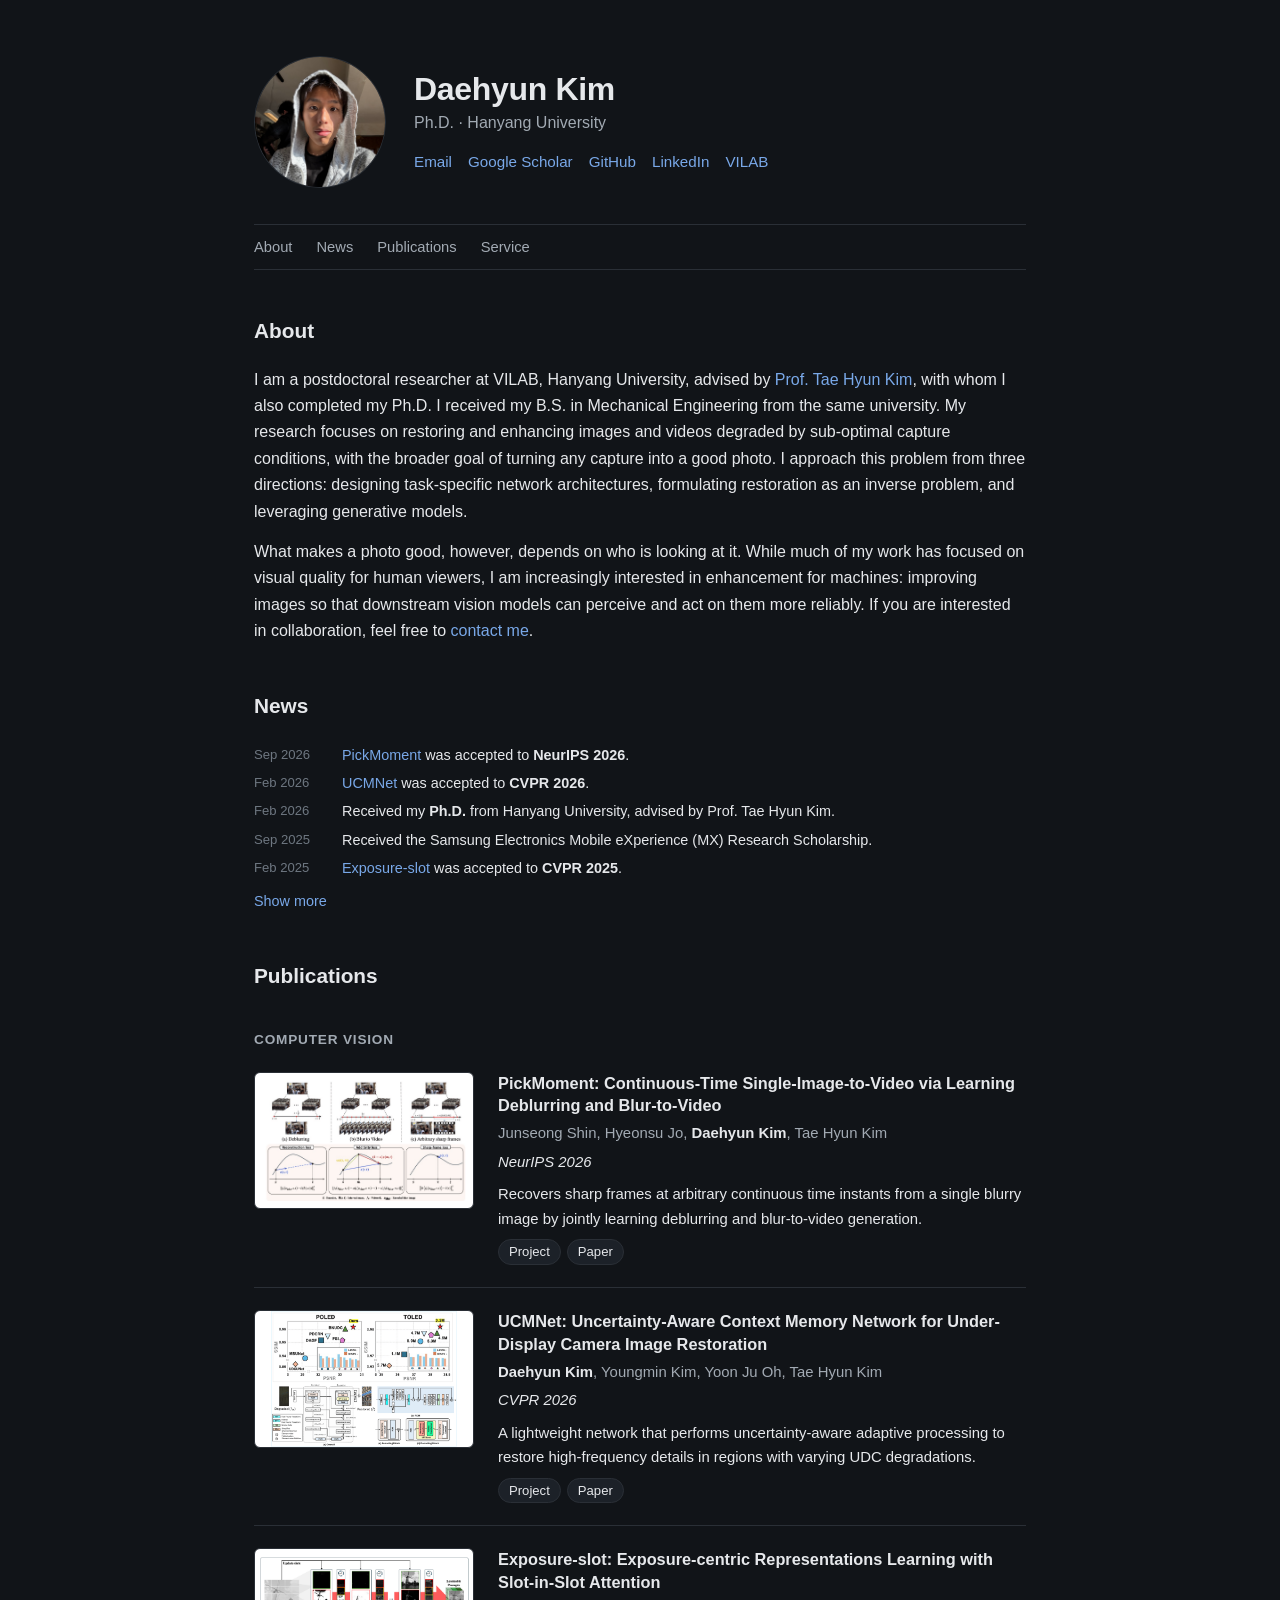
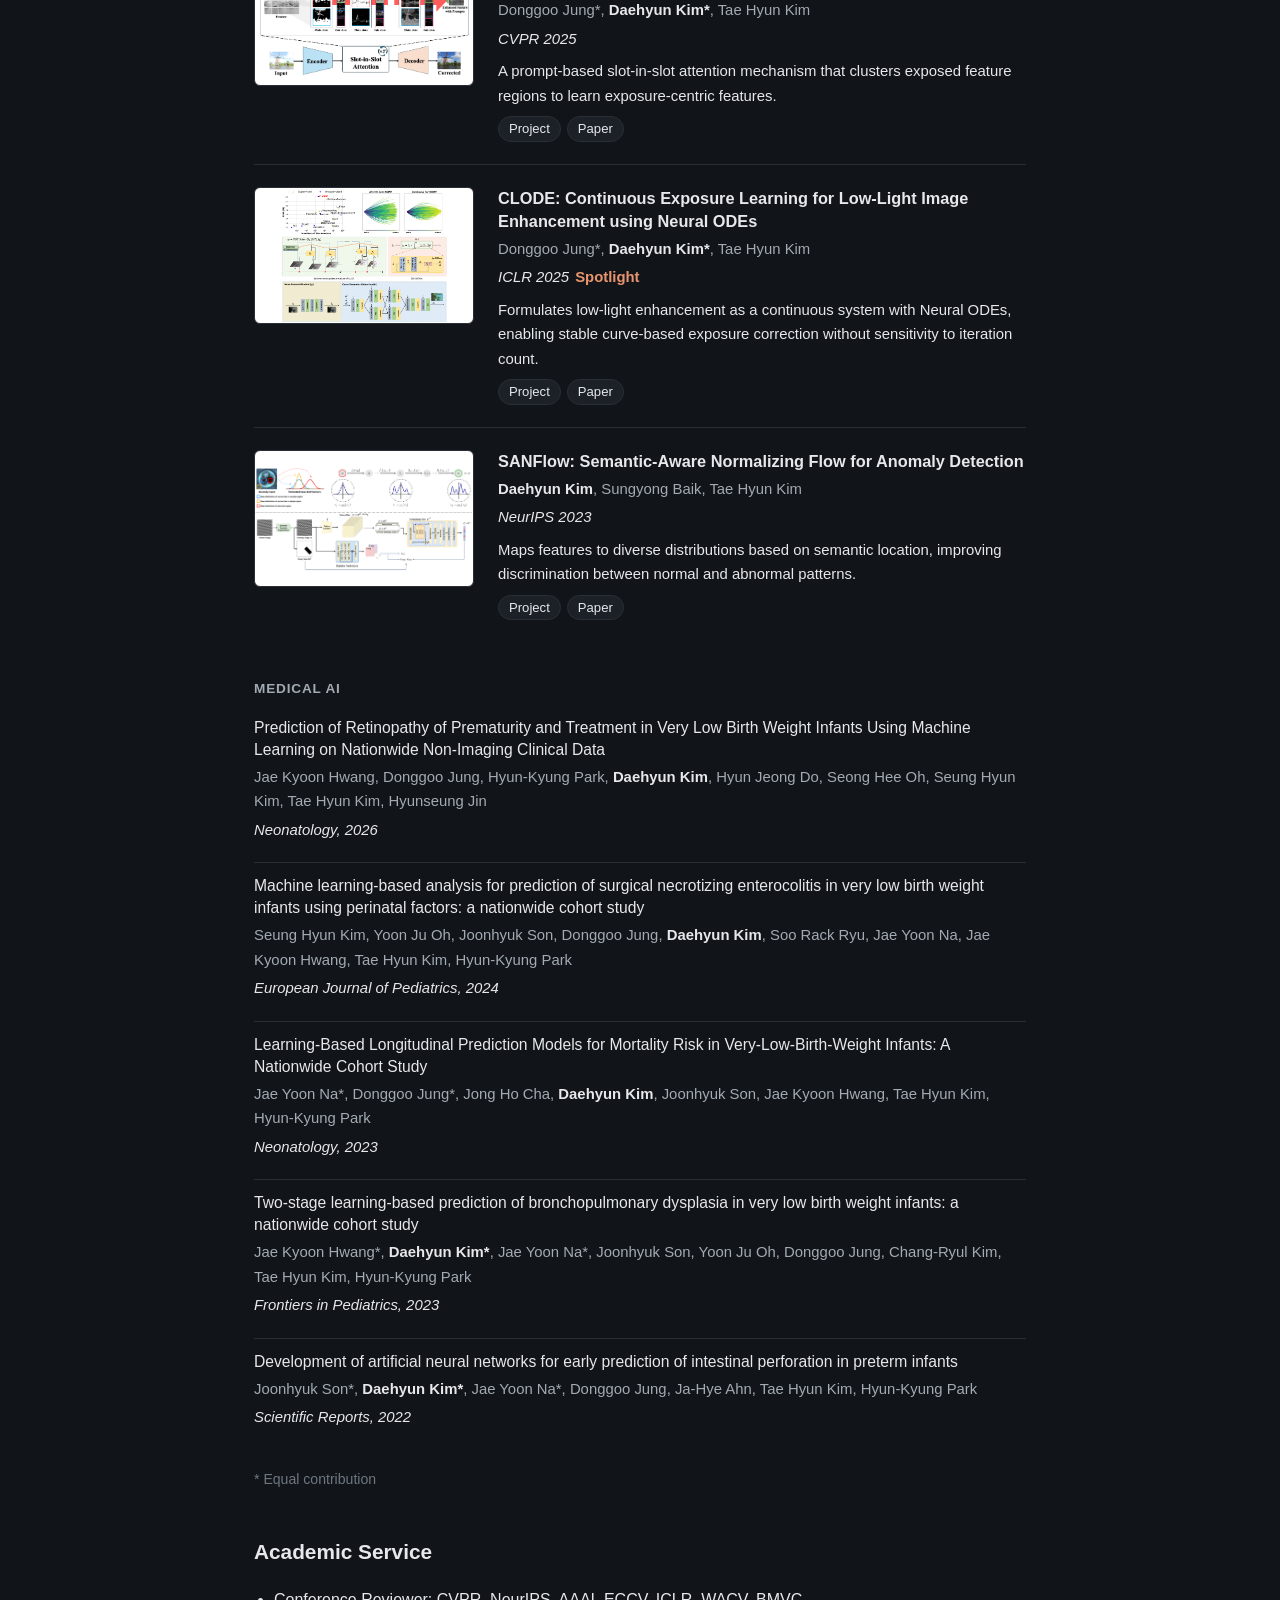
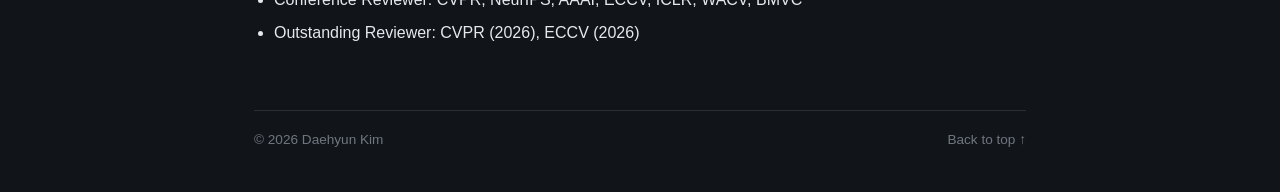
==== commit 2f10e89e: "Update index.html" ====
--- a/index.html
+++ b/index.html
@@ -159,8 +159,24 @@
 
     <section id="about">
       <h2>About</h2>
-      <p>I recently received my Ph.D. under the supervision of <a href="https://sites.google.com/view/lliger9/home?authuser=0">Prof. Tae Hyun Kim</a>. My research focuses on restoring and enhancing images and videos degraded by sub-optimal capture conditions, with the broader goal of turning any capture into a good photo. I approach this problem from three directions: designing task-specific network architectures, formulating restoration as an inverse problem, and leveraging generative models.</p> 
-      <p>What makes a photo good, however, depends on who is looking at it. While much of my work has focused on visual quality for human viewers, I am increasingly interested in enhancement for machines: improving images so that downstream vision models can perceive and act on them more reliably. If you are interested in collaboration, feel free to <a href="mailto:daehyun@hanyang.ac.kr">contact me</a>!</p>
+      <p>
+        I am a postdoctoral researcher at VILAB, Hanyang University, advised by
+        <a href="https://sites.google.com/view/lliger9/home?authuser=0">Prof. Tae Hyun Kim</a>,
+        with whom I also completed my Ph.D. I received my B.S. in Mechanical Engineering from
+        the same university.
+        My research focuses on restoring and enhancing images and videos degraded by
+        sub-optimal capture conditions, with the broader goal of turning any capture into a
+        good photo. I approach this problem from three directions: designing task-specific
+        network architectures, formulating restoration as an inverse problem, and leveraging
+        generative models.
+      </p>
+      <p>
+        What makes a photo good, however, depends on who is looking at it. While much of my
+        work has focused on visual quality for human viewers, I am increasingly interested in
+        enhancement for machines: improving images so that downstream vision models can
+        perceive and act on them more reliably. If you are interested in collaboration, feel
+        free to <a href="mailto:daehyun@hanyang.ac.kr">contact me</a>.
+      </p>
     </section>
 
     <section id="news">
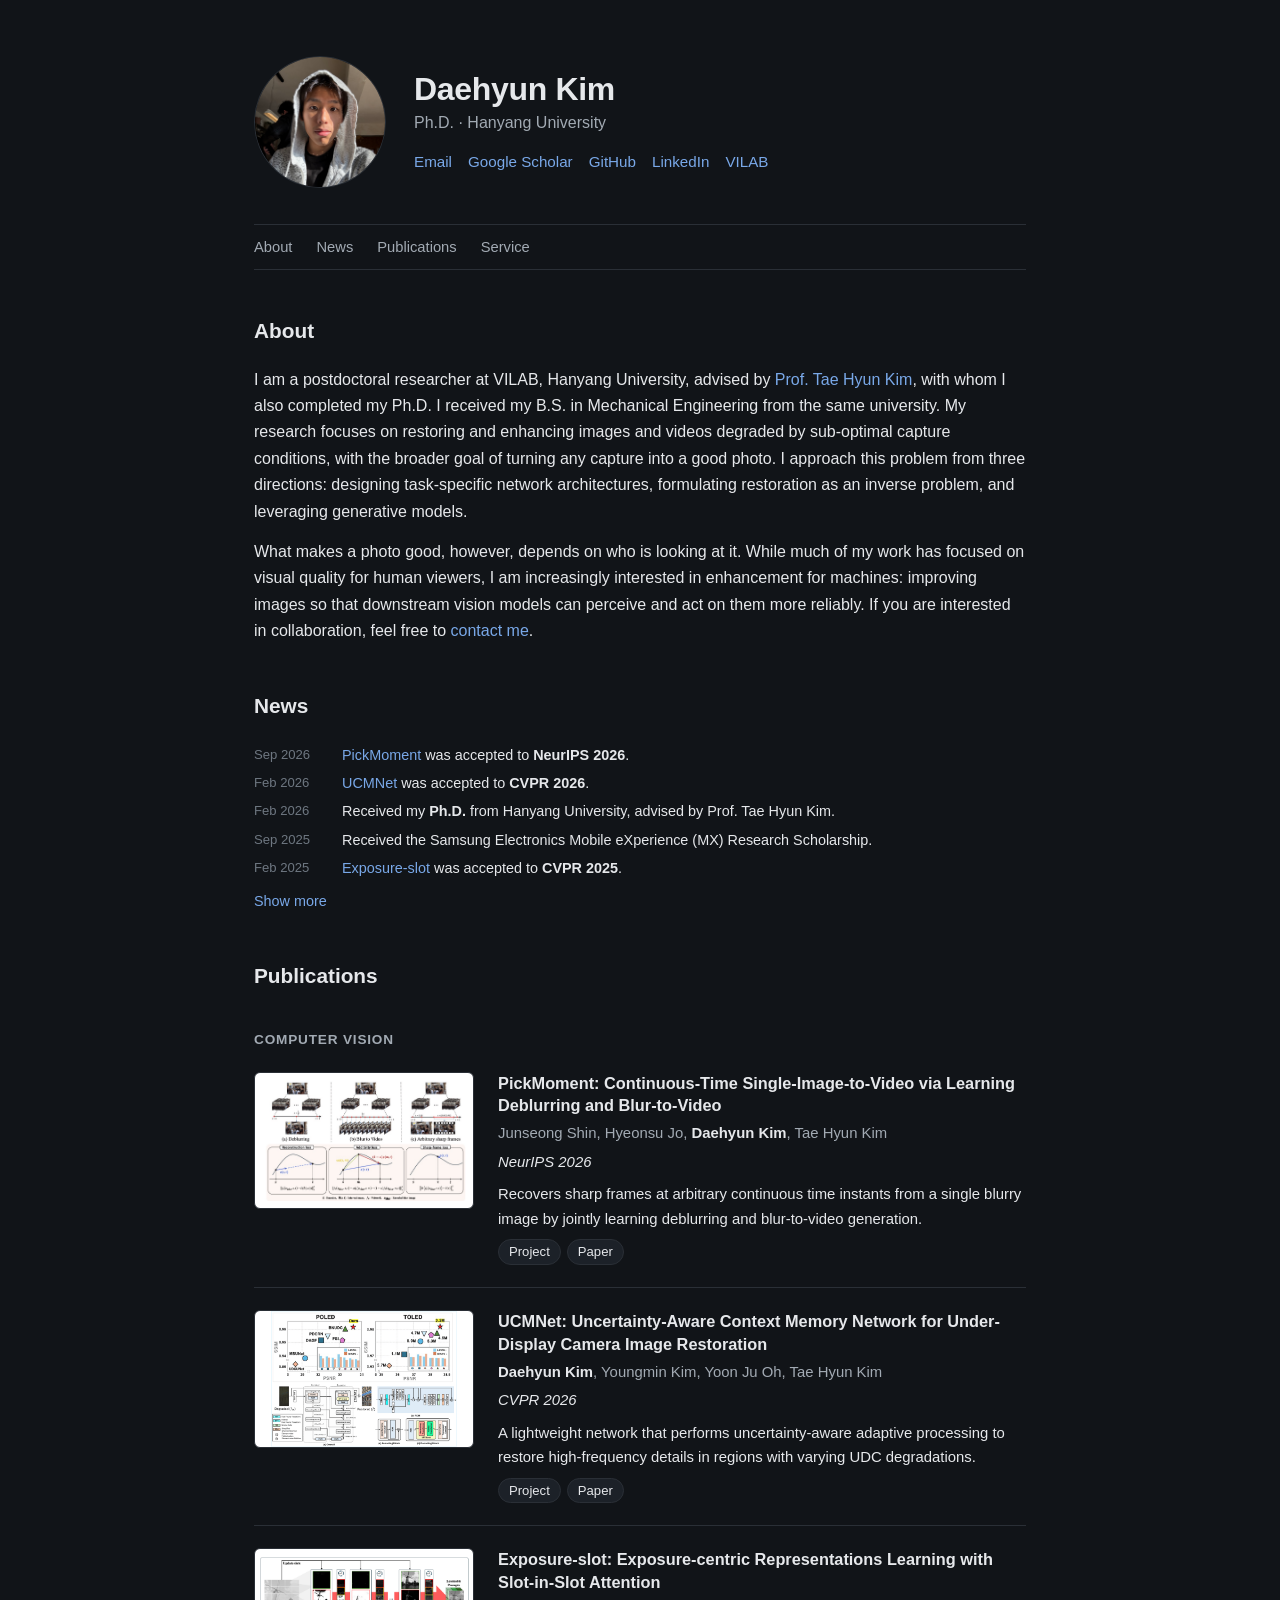
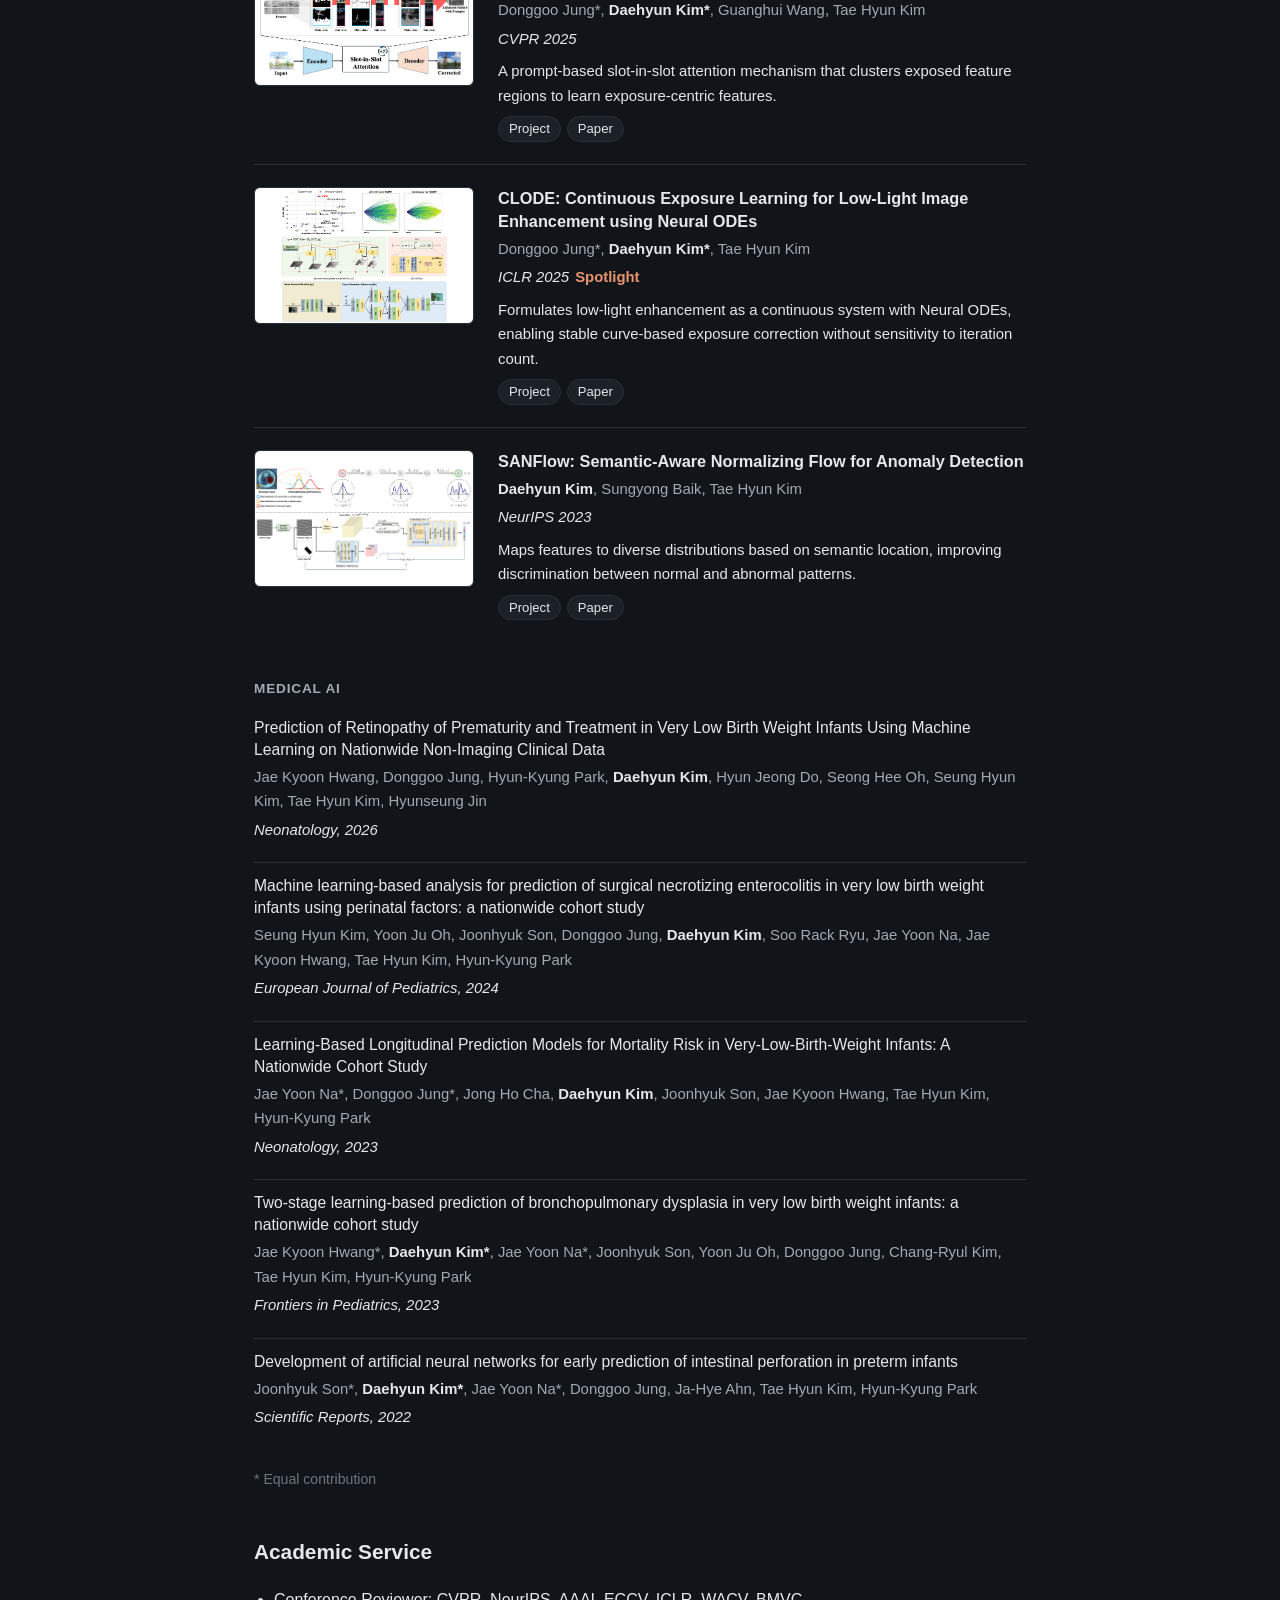
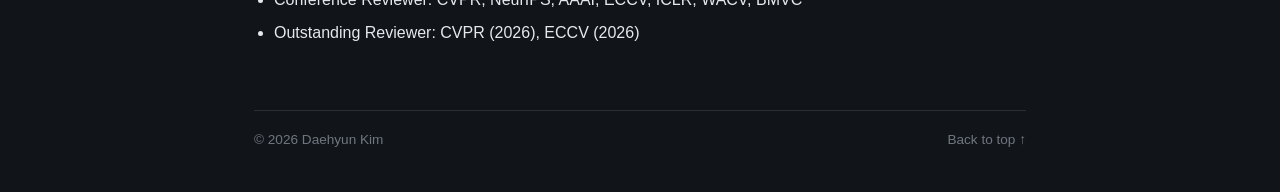
==== commit 142564aa: "Update index.html" ====
--- a/index.html
+++ b/index.html
@@ -232,7 +232,7 @@
         <a href="https://openreview.net/forum?id=aqupbYLxad"><img class="thumb" src="images/exposure_slot.png" alt="Exposure-slot" loading="lazy" /></a>
         <div>
           <a class="pub-title" href="https://openreview.net/forum?id=aqupbYLxad">Exposure-slot: Exposure-centric Representations Learning with Slot-in-Slot Attention</a>
-          <div class="authors">Donggoo Jung*, <b>Daehyun Kim*</b>, Tae Hyun Kim</div>
+          <div class="authors">Donggoo Jung*, <b>Daehyun Kim*</b>, Guanghui Wang, Tae Hyun Kim</div>
           <div class="venue"><em>CVPR 2025</em></div>
           <p class="desc">A prompt-based slot-in-slot attention mechanism that clusters exposed feature regions to learn exposure-centric features.</p>
           <div class="tags">
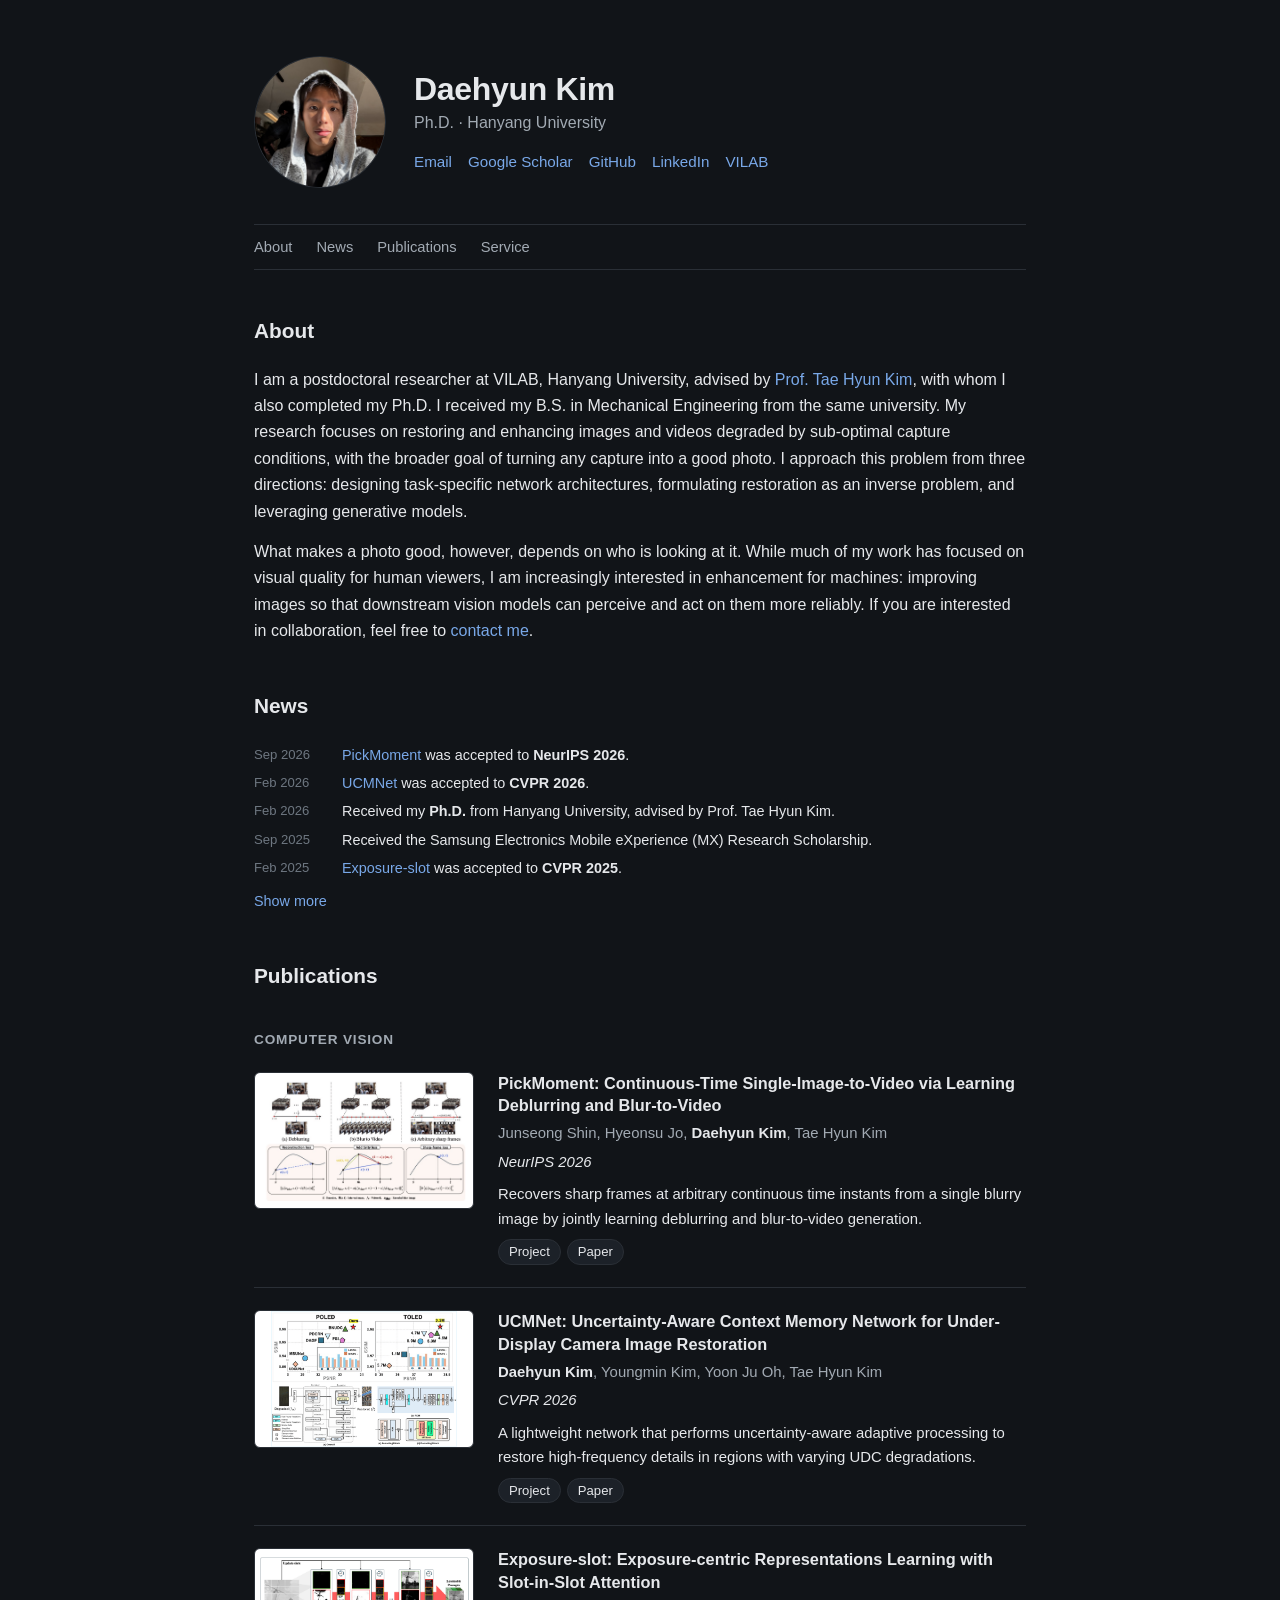
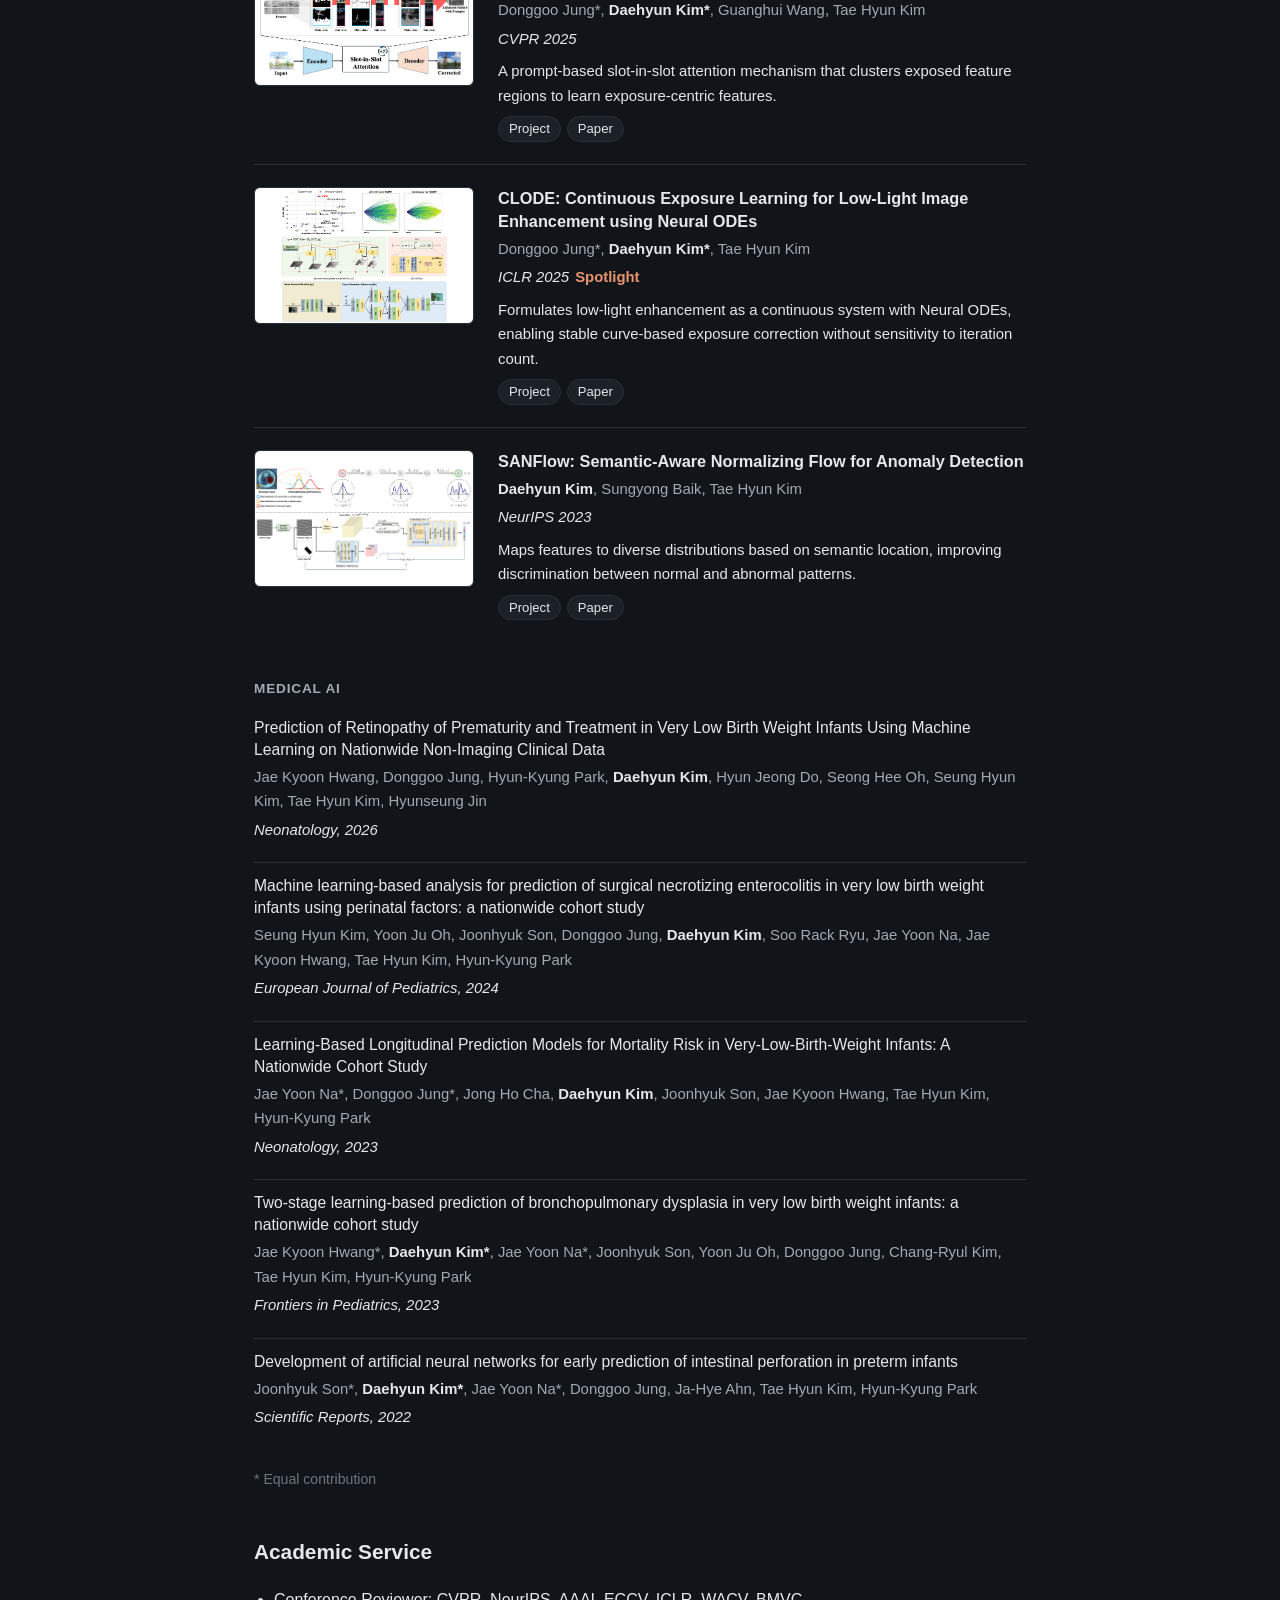
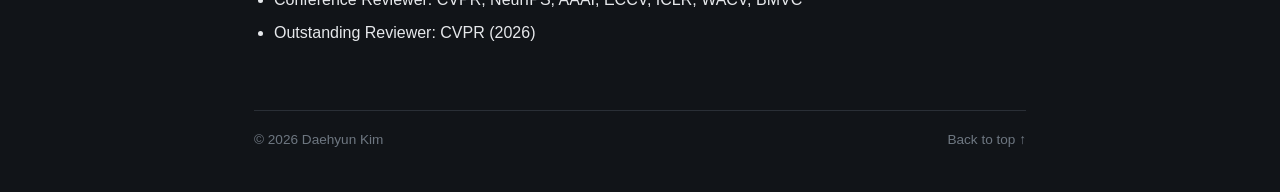
==== commit 9bba8b61: "Update index.html" ====
--- a/index.html
+++ b/index.html
@@ -306,7 +306,7 @@
       <h2>Academic Service</h2>
       <ul class="plain">
         <li>Conference Reviewer: CVPR, NeurIPS, AAAI, ECCV, ICLR, WACV, BMVC</li>
-        <li>Outstanding Reviewer: CVPR (2026), ECCV (2026)</li>
+        <li>Outstanding Reviewer: CVPR (2026)</li>
       </ul>
     </section>
 
